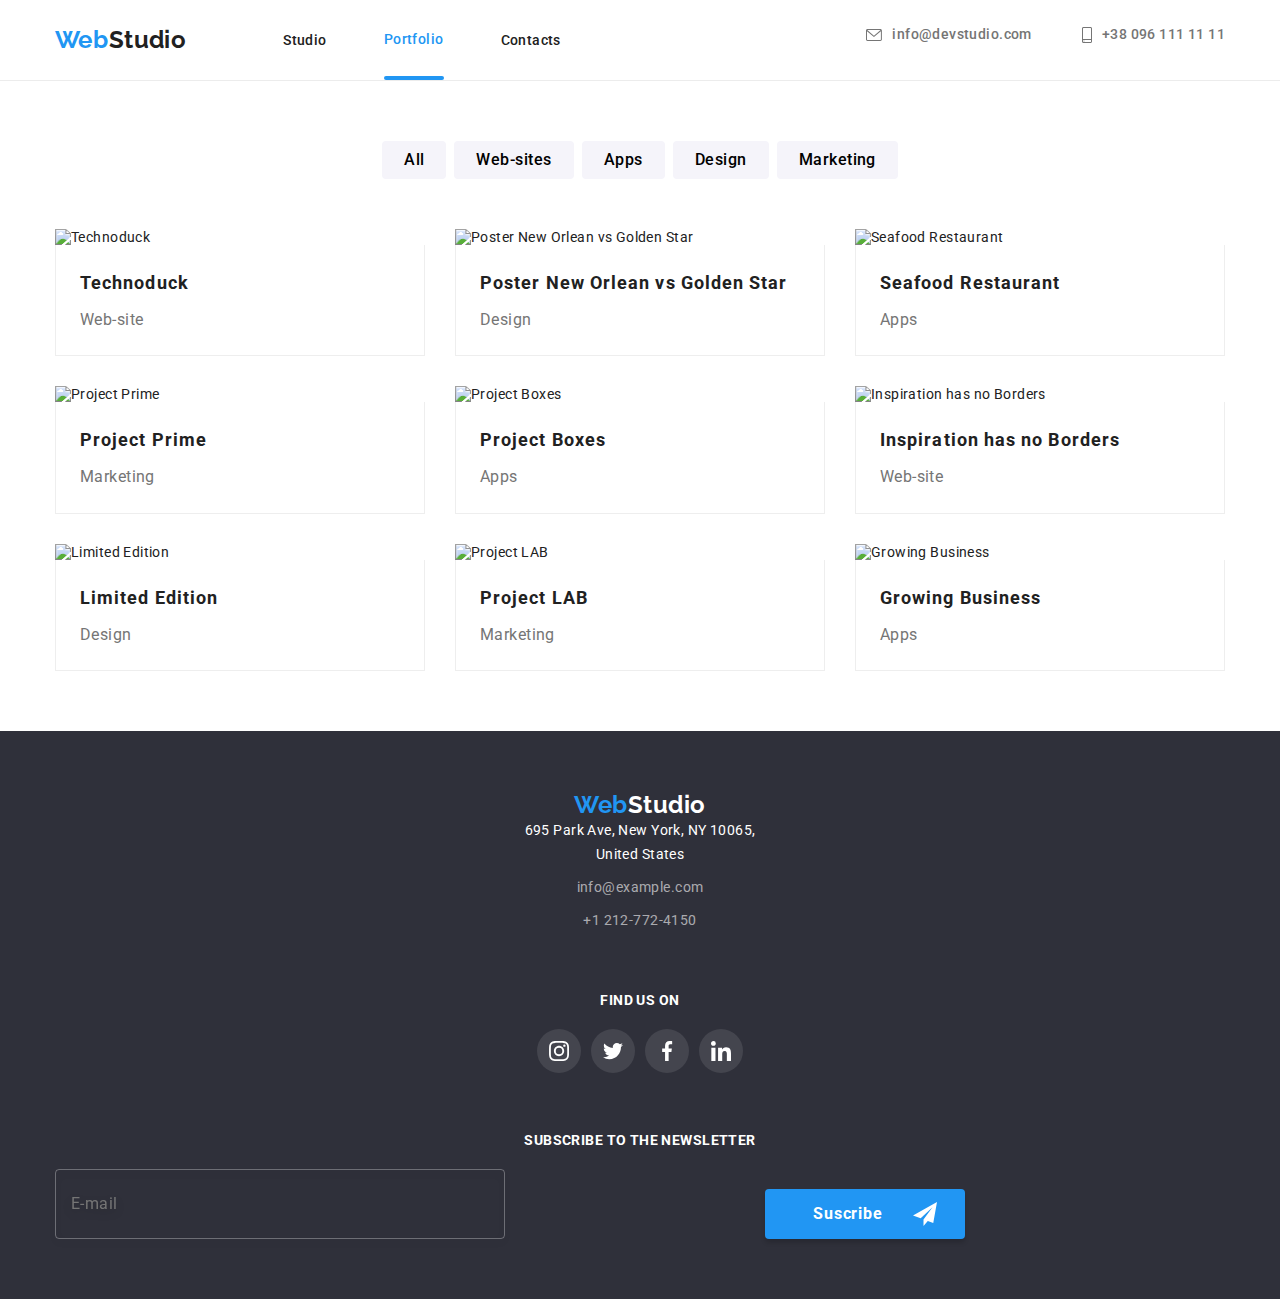
==== portfolio.html @ adce1eeb "adaptive" ====
<!DOCTYPE html>
<html lang="en">
  <head>
    <meta charset="UTF-8" />
    <meta http-equiv="X-UA-Compatible" content="IE=edge" />
    <meta name="viewport" content="width=device-width, initial-scale=1.0" />
    <title>Document</title>
    <!-- fonts -->
    <link
      href="https://fonts.googleapis.com/css2?family=Raleway:wght@700&family=Roboto:wght@400;500;700;900&display=swap"
      rel="stylesheet"
    />

    <!-- general styles -->
    <link rel="stylesheet" href="./css/main.min.css" />
  </head>

  <body>
    <!--header-->
    <header class="header-page">
      <div class="container header-page__container">
        <nav class="header-page__nav">
          <a class="logo" href="./index.html">
            <span class="header-page__logo">Web</span>
            Studio
          </a>
          <ul class="site-nav">
            <li class="site-nav__item"><a class="site-nav__link" href="./index.html">Studio</a></li>
            <li class="site-nav__item site-nav__item--current">
              <a class="site-nav__link site-nav__link--current" href="./portfolio.html">Portfolio</a>
            </li>
            <li class="site-nav__item"><a class="site-nav__link" href="">Contacts</a></li>
          </ul>
        </nav>
        <ul class="contact-list">
          <li class="contact-list__item">
            <a class="contact-list__link" href="mailto:info@devstudio.com">
              <svg class="icon-envelope" width="16" height="12">
                <use href="./images/icons.svg#icon-envelope"></use>
              </svg>
              info@devstudio.com
            </a>
          </li>
          <li class="contact-list__item">
            <a class="contact-list__link" href="tel:+380961111111">
              <svg class="icon-smartphone" width="10" height="16">
                <use href="./images/icons.svg#icon-smartphone"></use>
              </svg>
              +38 096 111 11 11
            </a>
          </li>
        </ul>
      </div>
    </header>
    <!--main-->
    <main>
      <section class="section">
        <h1 class="visually-hidden">Example of work</h1>
        <div class="container">
          <ul class="list-buttons">
            <li class="list-buttons__item">
              <button class="list-buttons__link" type="button">All</button>
            </li>
            <li class="list-buttons__item">
              <button class="list-buttons__link" type="button">Web-sites</button>
            </li>
            <li class="list-buttons__item">
              <button class="list-buttons__link" type="button">Apps</button>
            </li>
            <li class="list-buttons__item">
              <button class="list-buttons__link" type="button">Design</button>
            </li>
            <li class="list-buttons__item">
              <button class="list-buttons__link" type="button">Marketing</button>
            </li>
          </ul>
          <ul class="list-examples">
            <li class="list-examples__item">
              <a class="list-examples__link" href="">
                <div class="list-examples__thumb">
                  <img src="./image/screen.jpg" alt="Technoduck" width="370" />
                  <div class="overlay">
                    <div class="content">
                      <p>
                        Technoduck is a state-of-the-art coronavirus distribution platform. Companies use this platform
                        for digital espionage and attacks on competitors' secure servers.
                      </p>
                    </div>
                  </div>
                </div>
                <div class="text">
                  <h2 class="text__subtitle">Technoduck</h2>
                  <p class="text__paragraph">Web-site</p>
                </div>
              </a>
            </li>
            <li class="list-examples__item">
              <a class="list-examples__link" href="">
                <div class="list-examples__thumb">
                  <img src="./image/basketball.jpg" alt="Poster New Orlean vs Golden Star" width="370" />
                  <div class="overlay">
                    <div class="content">
                      <p>
                        Technoduck is a state-of-the-art coronavirus distribution platform. Companies use this platform
                        for digital espionage and attacks on competitors' secure servers.
                      </p>
                    </div>
                  </div>
                </div>
                <div class="text">
                  <h2 class="text__subtitle">Poster New Orlean vs Golden Star</h2>
                  <p class="text__paragraph">Design</p>
                </div>
              </a>
            </li>
            <li class="list-examples__item">
              <a class="list-examples__link" href="">
                <div class="list-examples__thumb">
                  <img src="./image/seafood.jpg" alt="Seafood Restaurant" width="370" />
                  <div class="overlay">
                    <div class="content">
                      <p>
                        Technoduck is a state-of-the-art coronavirus distribution platform. Companies use this platform
                        for digital espionage and attacks on competitors' secure servers.
                      </p>
                    </div>
                  </div>
                </div>
                <div class="text">
                  <h2 class="text__subtitle">Seafood Restaurant</h2>
                  <p class="text__paragraph">Apps</p>
                </div>
              </a>
            </li>
            <li class="list-examples__item">
              <a class="list-examples__link" href="">
                <div class="list-examples__thumb">
                  <img src="./image/headphone.jpg" alt="Project Prime" width="370" />
                  <div class="overlay">
                    <div class="content">
                      <p>
                        Technoduck is a state-of-the-art coronavirus distribution platform. Companies use this platform
                        for digital espionage and attacks on competitors' secure servers.
                      </p>
                    </div>
                  </div>
                </div>
                <div class="text">
                  <h2 class="text__subtitle">Project Prime</h2>
                  <p class="text__paragraph">Marketing</p>
                </div>
              </a>
            </li>
            <li class="list-examples__item">
              <a class="list-examples__link" href="">
                <div class="list-examples__thumb">
                  <img src="./image/boxes.jpg" alt="Project Boxes" width="370" />
                  <div class="overlay">
                    <div class="content">
                      <p>
                        Technoduck is a state-of-the-art coronavirus distribution platform. Companies use this platform
                        for digital espionage and attacks on competitors' secure servers.
                      </p>
                    </div>
                  </div>
                </div>
                <div class="text">
                  <h2 class="text__subtitle">Project Boxes</h2>
                  <p class="text__paragraph">Apps</p>
                </div>
              </a>
            </li>
            <li class="list-examples__item">
              <a class="list-examples__link" href="">
                <div class="list-examples__thumb">
                  <img src="./image/monitor.jpg" alt="Inspiration has no Borders" width="370" />
                  <div class="overlay">
                    <div class="content">
                      <p>
                        Technoduck is a state-of-the-art coronavirus distribution platform. Companies use this platform
                        for digital espionage and attacks on competitors' secure servers.
                      </p>
                    </div>
                  </div>
                </div>
                <div class="text">
                  <h2 class="text__subtitle">Inspiration has no Borders</h2>
                  <p class="text__paragraph">Web-site</p>
                </div>
              </a>
            </li>
            <li class="list-examples__item">
              <a class="list-examples__link" href="">
                <div class="list-examples__thumb">
                  <img src="./image/book.jpg" alt="Limited Edition" width="370" />
                  <div class="overlay">
                    <div class="content">
                      <p>
                        Technoduck is a state-of-the-art coronavirus distribution platform. Companies use this platform
                        for digital espionage and attacks on competitors' secure servers.
                      </p>
                    </div>
                  </div>
                </div>
                <div class="text">
                  <h2 class="text__subtitle">Limited Edition</h2>
                  <p class="text__paragraph">Design</p>
                </div>
              </a>
            </li>
            <li class="list-examples__item">
              <a class="list-examples__link" href="">
                <div class="list-examples__thumb">
                  <img src="./image/label.jpg" alt="Project LAB" width="370" />
                  <div class="overlay">
                    <div class="content">
                      <p>
                        Technoduck is a state-of-the-art coronavirus distribution platform. Companies use this platform
                        for digital espionage and attacks on competitors' secure servers.
                      </p>
                    </div>
                  </div>
                </div>
                <div class="text">
                  <h2 class="text__subtitle">Project LAB</h2>
                  <p class="text__paragraph">Marketing</p>
                </div>
              </a>
            </li>
            <li class="list-examples__item">
              <a class="list-examples__link" href="">
                <div class="list-examples__thumb">
                  <img src="./image/laptop.jpg" alt="Growing Business" width="370" />
                  <div class="overlay">
                    <div class="content">
                      <p>
                        Technoduck is a state-of-the-art coronavirus distribution platform. Companies use this platform
                        for digital espionage and attacks on competitors' secure servers.
                      </p>
                    </div>
                  </div>
                </div>
                <div class="text">
                  <h2 class="text__subtitle">Growing Business</h2>
                  <p class="text__paragraph">Apps</p>
                </div>
              </a>
            </li>
          </ul>
        </div>
      </section>
    </main>
    <!--footer-->
    <footer class="footer-page">
      <div class="container footer-page__container">
        <div class="container-contact">
          <a class="logo footer-page__logo" href="./index.html">
            <span class="footer-page__logo--blue">Web</span>
            Studio
          </a>
          <address class="address">
            <ul class="footer-contact">
              <li class="footer-contact__item">
                <a
                  class="footer-contact__address"
                  href="https://goo.gl/maps/LB5qMua8eFtqYcHc9"
                  target="_blank"
                  rel="noreferrer noopener nofollow"
                >
                  695 Park Ave, New York, NY 10065,
                  <br />
                  United States
                </a>
              </li>
              <li class="footer-contact__item">
                <a class="footer-contact__link" href="mailto:info@devstudio.com">info@example.com</a>
              </li>
              <li class="footer-contact__item">
                <a class="footer-contact__link" href="tel:+12127724150">+1 212-772-4150</a>
              </li>
            </ul>
          </address>
        </div>
        <div class="container-join">
          <p class="container-join__subtitle">Find us on</p>
          <ul class="list-social">
            <li class="list-social__item">
              <a href="" class="list-social__link list-social__link--theme-dark" aria-label="instagram">
                <svg class="list-social__icon">
                  <use href="./images/icons.svg#icon-instagram"></use>
                </svg>
              </a>
            </li>
            <li class="item">
              <a href="" class="list-social__link list-social__link--theme-dark" aria-label="twitter">
                <svg class="list-social__icon">
                  <use href="./images/icons.svg#icon-twitter"></use>
                </svg>
              </a>
            </li>
            <li class="item">
              <a href="" class="list-social__link list-social__link--theme-dark" aria-label="facebook">
                <svg class="list-social__icon">
                  <use href="./images/icons.svg#icon-facebook"></use>
                </svg>
              </a>
            </li>
            <li class="item">
              <a href="" class="list-social__link list-social__link--theme-dark" aria-label="linkedin">
                <svg class="list-social__icon">
                  <use href="./images/icons.svg#icon-linkedin"></use>
                </svg>
              </a>
            </li>
          </ul>
        </div>
        <div class="subscribe">
          <p class="container-join__subtitle">Subscribe to the newsletter</p>
          <form class="group-form">
            <label for="user_email"></label>
            <input type="email" name="email" id="user_email" placeholder="E-mail" class="group-form__input" />
            <button type="submit" class="button group-form__button">
              Suscribe
              <svg class="group-form__icon" width="24" height="24">
                <use href="./images/icons.svg#icon-send"></use>
              </svg>
            </button>
          </form>
        </div>
      </div>
    </footer>
  </body>
</html>
---- css/main.min.css ----
.visually-hidden{position:absolute;width:1px;height:1px;margin:-1px;border:0;padding:0;white-space:nowrap;-webkit-clip-path:inset(100%);clip-path:inset(100%);clip:rect(0 0 0 0);overflow:hidden}/*! modern-normalize v1.1.0 | MIT License | https://github.com/sindresorhus/modern-normalize */*,::before,::after{-webkit-box-sizing:border-box;box-sizing:border-box}html{line-height:1.15;-webkit-text-size-adjust:100%;-moz-tab-size:4;-o-tab-size:4;tab-size:4}body{margin:0;font-family:system-ui,-apple-system,"Segoe UI",Roboto,Helvetica,Arial,sans-serif,"Apple Color Emoji","Segoe UI Emoji"}hr{height:0;color:inherit}abbr[title]{-webkit-text-decoration:underline dotted;text-decoration:underline dotted}b,strong{font-weight:bolder}code,kbd,samp,pre{font-family:ui-monospace,SFMono-Regular,Consolas,"Liberation Mono",Menlo,monospace;font-size:1em}small{font-size:80%}sub,sup{font-size:75%;line-height:0;position:relative;vertical-align:baseline}sub{bottom:-0.25em}sup{top:-0.5em}table{text-indent:0;border-color:inherit}button,input,optgroup,select,textarea{font-family:inherit;font-size:100%;line-height:1.15;margin:0}button,select{text-transform:none}button,[type=button],[type=reset],[type=submit]{-webkit-appearance:button}::-moz-focus-inner{border-style:none;padding:0}:-moz-focusring{outline:1px dotted ButtonText}:-moz-ui-invalid{box-shadow:none}legend{padding:0}progress{vertical-align:baseline}::-webkit-inner-spin-button,::-webkit-outer-spin-button{height:auto}[type=search]{-webkit-appearance:textfield;outline-offset:-2px}::-webkit-search-decoration{-webkit-appearance:none}::-webkit-file-upload-button{-webkit-appearance:button;font:inherit}summary{display:list-item}body{background-color:#fff;font-family:"Roboto",sans-serif;color:#212121;font-size:14px;letter-spacing:.03em}h1,h2,h3,h4,h5,h6,p{margin:0}ul{list-style:none;padding:0;margin:0}a{text-decoration:none}img{display:block;max-width:100%;height:auto}button{display:block;cursor:pointer;border:none;border-radius:4px}@-webkit-keyframes move{0%{-webkit-transform:rotate(-540deg) scale(0);transform:rotate(-540deg) scale(0);opacity:0}100%{-webkit-transform:rotate(0) scale(1) translate(-50%, -50%);transform:rotate(0) scale(1) translate(-50%, -50%);opacity:1}}@keyframes move{0%{-webkit-transform:rotate(-540deg) scale(0);transform:rotate(-540deg) scale(0);opacity:0}100%{-webkit-transform:rotate(0) scale(1) translate(-50%, -50%);transform:rotate(0) scale(1) translate(-50%, -50%);opacity:1}}.section{padding-top:60px;padding-bottom:60px}.container{margin-left:auto;margin-right:auto;padding-left:15px;padding-right:15px}@media screen and (min-width: 320px){.container{width:320px}}@media screen and (min-width: 480px){.container{width:480px}}@media screen and (min-width: 768px){.container{width:768px}}@media screen and (min-width: 1200px){.container{width:1200px}}.header-page{border-bottom:1px solid #ececec}.header-page__container{padding-top:16px;padding-bottom:16px;display:-webkit-box;display:-ms-flexbox;display:flex;-webkit-box-align:center;-ms-flex-align:center;align-items:center}@media screen and (min-width: 768px){.header-page__container{padding-top:0px;padding-bottom:0px}}.header-page__logo{color:#2196f3;margin-right:-6px}.logo{color:#212121;font-size:24px;line-height:1.19;font-family:"Raleway",sans-serif;font-weight:700}.header-page__nav{display:-webkit-box;display:-ms-flexbox;display:flex;-webkit-box-align:center;-ms-flex-align:center;align-items:center}.site-nav{display:-webkit-box;display:-ms-flexbox;display:flex;margin-left:88px}@media screen and (max-width: 767px){.site-nav{display:none}}@media screen and (min-width: 1200px){.site-nav{margin-left:97px}}.site-nav__item:not(:last-child){margin-right:51px}@media screen and (min-width: 1200px){.site-nav__item:not(:last-child){margin-right:57px}}.site-nav__item--current{position:relative}.site-nav__link{display:block;padding-top:32px;padding-bottom:32px;color:#212121;text-decoration:none;font-weight:500;-webkit-transition:color 250ms cubic-bezier(0.4, 0, 0.2, 1);transition:color 250ms cubic-bezier(0.4, 0, 0.2, 1)}.site-nav__link:hover,.site-nav__link:focus{color:#2196f3}.site-nav__link--current{color:#2196f3;font-weight:500;line-height:1.14}.site-nav__link--current::after{content:"";position:absolute;display:block;bottom:0;left:0;width:100%;height:4px;background-color:#2196f3;border-radius:2px}.contact-list{margin-left:auto}@media screen and (max-width: 767px){.contact-list{display:none}}@media screen and (min-width: 1200px){.contact-list{display:-webkit-box;display:-ms-flexbox;display:flex}}.contact-list__item:not(:last-child){margin-right:50px;margin-bottom:10px}.contact-list__link{display:-webkit-box;display:-ms-flexbox;display:flex;-webkit-box-align:center;-ms-flex-align:center;align-items:center;color:#757575;font-weight:500;line-height:1.14;font-size:12px;font-style:normal;-webkit-transition:color 250ms cubic-bezier(0.4, 0, 0.2, 1);transition:color 250ms cubic-bezier(0.4, 0, 0.2, 1)}.contact-list__link:hover,.contact-list__link:focus{color:#2196f3}@media screen and (min-width: 1200px){.contact-list__link{font-size:14px}}.contact{line-height:1.71}.icon-smartphone,.icon-envelope{margin-right:10px;fill:currentColor}.hero{padding-top:118px;padding-bottom:118px;padding-left:0;padding-right:0;margin-left:auto;margin-right:auto;background-image:-webkit-gradient(linear, left top, right top, from(rgba(47, 48, 58, 0.4)), to(rgba(47, 48, 58, 0.4))),url(../images/people.jpg);background-image:linear-gradient(to right, rgba(47, 48, 58, 0.4), rgba(47, 48, 58, 0.4)),url(../images/people.jpg);background-repeat:no-repeat;background-position:center;background-size:cover;background-color:#2f303a;max-width:1600px;height:400px}@media screen and (min-width: 1200px){.hero{height:600px;padding-top:200px;padding-bottom:200px}}.hero__title{margin-left:auto;margin-right:auto;color:#fff;width:300px;font-size:18px;line-height:1.36;font-weight:900;letter-spacing:.06em;text-transform:uppercase;text-align:center}@media screen and (min-width: 480px){.hero__title{font-size:26px;width:360px}}@media screen and (min-width: 1200px){.hero__title{width:696px;font-size:44px}}.hero__button{margin-top:30px;margin-left:auto;margin-right:auto;padding:10px 32px}.button{background-color:#2196f3;font-size:16px;cursor:pointer;line-height:1.88;font-weight:700;letter-spacing:.06em;color:#fff;-webkit-box-shadow:0px 4px 4px rgba(0,0,0,.15);box-shadow:0px 4px 4px rgba(0,0,0,.15);border-radius:4px;-webkit-transition:background-color 250ms cubic-bezier(0.4, 0, 0.2, 1);transition:background-color 250ms cubic-bezier(0.4, 0, 0.2, 1)}.button:hover,.button:focus{background-color:#188ce8}.benefits{padding-top:60px;padding-bottom:60px}@media screen and (min-width: 1200px){.benefits{padding-top:94px;padding-bottom:60px}}.list-benefits{display:-webkit-box;display:-ms-flexbox;display:flex;gap:30px;-ms-flex-wrap:wrap;flex-wrap:wrap}.container-icon{display:-webkit-box;display:-ms-flexbox;display:flex;-webkit-box-pack:center;-ms-flex-pack:center;justify-content:center;-webkit-box-align:center;-ms-flex-align:center;align-items:center;background-color:#f5f4fa;border-radius:4px;height:120px}@media screen and (min-width: 768px){.container-icon{width:354px}}@media screen and (min-width: 1200px){.container-icon{width:270px}}.list-benefits__icon{width:70px;height:70px}.list-benefits__subtitle{margin-top:30px;text-transform:uppercase;line-height:1.14;font-weight:700;font-size:14px;text-align:center}@media screen and (min-width: 768px){.list-benefits__subtitle{text-align:left}}@media screen and (min-width: 1200px){.list-benefits__subtitle{text-align:left}}.list-benefits__paragraph{margin-top:10px;color:#757575;line-height:1.71}@media screen and (min-width: 768px){.list-benefits__paragraph{width:354px}}@media screen and (min-width: 1200px){.list-benefits__paragraph{width:270px}}.function{padding-top:0px;padding-bottom:60px;display:none}@media screen and (min-width: 1200px){.function{display:block}}.our-work{display:-webkit-box;display:-ms-flexbox;display:flex;-ms-flex-wrap:wrap;flex-wrap:wrap;gap:30px;margin-top:50px}.our-work__item{position:relative}.section__subtitle{font-size:36px;text-align:center;font-weight:700;color:#212121;line-height:1.17}.our-work__text{position:absolute;display:-webkit-box;display:-ms-flexbox;display:flex;-webkit-box-align:center;-ms-flex-align:center;align-items:center;-webkit-box-pack:center;-ms-flex-pack:center;justify-content:center;width:100%;height:70px;background-color:rgba(47,48,58,.8);bottom:0;font-weight:700;line-height:1.14;text-transform:uppercase;color:#fff}.section-team{padding-top:60px;padding-bottom:60px;background-color:#f5f4fa}.list-team{display:-webkit-box;display:-ms-flexbox;display:flex;-ms-flex-wrap:wrap;flex-wrap:wrap;-webkit-box-pack:center;-ms-flex-pack:center;justify-content:center;gap:30px;margin-top:30px}@media screen and (min-width: 1200px){.list-team{margin-top:50px}}.list-team__item{text-align:center;background-color:#fff;-webkit-box-shadow:0px 1px 3px rgba(0,0,0,.12),0px 1px 1px rgba(0,0,0,.14),0px 2px 1px rgba(0,0,0,.2);box-shadow:0px 1px 3px rgba(0,0,0,.12),0px 1px 1px rgba(0,0,0,.14),0px 2px 1px rgba(0,0,0,.2);border-radius:0px 0px 4px 4px;-ms-flex-preferred-size:calc((100% - 0px)/1);flex-basis:calc((100% - 0px)/1)}.container__body{padding-top:30px;padding-bottom:30px}.list-team__subtitle{font-size:16px;font-weight:500;line-height:1.19}.list-team__paragraph{margin-top:10px;color:#757575;font-size:16px;line-height:1.18}.list-social{display:-webkit-box;display:-ms-flexbox;display:flex;-webkit-box-pack:center;-ms-flex-pack:center;justify-content:center;gap:10px;margin-top:16px}.list-social__link{display:-webkit-box;display:-ms-flexbox;display:flex;-webkit-box-align:center;-ms-flex-align:center;align-items:center;-webkit-box-pack:center;-ms-flex-pack:center;justify-content:center;width:44px;height:44px;border-radius:50%;background-color:#fff;color:#afb1b8;-webkit-transition:background-color 250ms cubic-bezier(0.4, 0, 0.2, 1),color 250ms cubic-bezier(0.4, 0, 0.2, 1);transition:background-color 250ms cubic-bezier(0.4, 0, 0.2, 1),color 250ms cubic-bezier(0.4, 0, 0.2, 1)}.list-social__link:hover,.list-social__link:focus{background-color:#2196f3;color:#fff}.list-social__icon{width:20px;height:20px;fill:currentColor}.clients{padding-top:60px;padding-bottom:60px}.list-clients{display:-webkit-box;display:-ms-flexbox;display:flex;-ms-flex-wrap:wrap;flex-wrap:wrap;-webkit-box-pack:center;-ms-flex-pack:center;justify-content:center;gap:30px}.list-clients__item{margin-top:50px;-ms-flex-preferred-size:calc((100% - 30px)/2);flex-basis:calc((100% - 30px)/2)}.list-clients__link{display:-webkit-box;display:-ms-flexbox;display:flex;-webkit-box-align:center;-ms-flex-align:center;align-items:center;-webkit-box-pack:center;-ms-flex-pack:center;justify-content:center;border:1px solid currentColor;border-radius:4px;height:92px;color:#afb1b8;-webkit-transition:color 250ms cubic-bezier(0.4, 0, 0.2, 1);transition:color 250ms cubic-bezier(0.4, 0, 0.2, 1)}.list-clients__link:hover,.list-clients__link:focus{color:#2196f3}.list-clients__icon{width:106px;height:60px;fill:currentColor}.footer-page{padding-top:60px;padding-bottom:60px;background-color:#2f303a}.footer-page__container{text-align:center}.container__logo{margin-bottom:28px}.footer-contact__item:not(:first-child){margin-top:9px}.footer-page__logo{color:#fff}.footer-page__logo--blue{color:#2196f3;margin-right:-6px}.footer-contact__address{color:#fff;line-height:1.71;font-style:normal;-webkit-transition:color 250ms cubic-bezier(0.4, 0, 0.2, 1);transition:color 250ms cubic-bezier(0.4, 0, 0.2, 1)}.footer-contact__link{color:rgba(255,255,255,.6);line-height:1.71;font-style:normal;-webkit-transition:color 250ms cubic-bezier(0.4, 0, 0.2, 1);transition:color 250ms cubic-bezier(0.4, 0, 0.2, 1)}.footer-contact__link:hover,.footer-contact__link:focus{color:#2196f3}.container-join{margin-top:60px}.container-join__subtitle{font-weight:700;line-height:1.14;text-transform:uppercase;color:#fff}.subscribe{margin-top:60px}.group-form{display:-webkit-box;display:-ms-flexbox;display:flex;-ms-flex-wrap:wrap;flex-wrap:wrap;margin-top:20px}.group-form__input{padding:15px;width:450px;border:1px solid rgba(255,255,255,.3);-webkit-filter:drop-shadow(0px 4px 4px rgba(0, 0, 0, 0.15));filter:drop-shadow(0px 4px 4px rgba(0, 0, 0, 0.15));border-radius:4px;background-color:rgba(0,0,0,0);color:rgba(255,255,255,.6);font-size:16px;line-height:1.25;letter-spacing:.03em}.group-form__button{display:-webkit-box;display:-ms-flexbox;display:flex;-webkit-box-align:center;-ms-flex-align:center;align-items:center;margin-top:20px;margin-left:auto;margin-right:auto;padding:10px 28px 10px 48px}.group-form__icon{margin-left:30px}.list-social{display:-webkit-box;display:-ms-flexbox;display:flex;margin-top:20px}.list-social__link--theme-dark{color:#fff;background-color:rgba(255,255,255,.1)}.list-social__link:hover,.list-social__link:focus{background-color:#2196f3}.backdrop{position:fixed;top:0;left:0;width:100%;height:100%;background-color:rgba(0,0,0,.2);opacity:1;visibility:visible;-webkit-transition:opacity 250ms cubic-bezier(0.4, 0, 0.2, 1),visibility 250ms cubic-bezier(0.4, 0, 0.2, 1);transition:opacity 250ms cubic-bezier(0.4, 0, 0.2, 1),visibility 250ms cubic-bezier(0.4, 0, 0.2, 1)}.is-hidden{visibility:hidden;opacity:0;pointer-events:none}.modal{position:absolute;top:50%;left:50%;padding:40px;width:528px;background-color:#fff;-webkit-box-shadow:0px 1px 3px rgba(0,0,0,.12),0px 1px 1px rgba(0,0,0,.14),0px 2px 1px rgba(0,0,0,.2);box-shadow:0px 1px 3px rgba(0,0,0,.12),0px 1px 1px rgba(0,0,0,.14),0px 2px 1px rgba(0,0,0,.2);border-radius:4px;-webkit-transform:translate(-50%, -50%);transform:translate(-50%, -50%);-webkit-animation-duration:1.5s;animation-duration:1.5s;-webkit-animation-timing-function:linear;animation-timing-function:linear}.modal-animation{-webkit-animation-name:move;animation-name:move}.modal__button-close{position:absolute;top:10px;right:10px;display:-webkit-box;display:-ms-flexbox;display:flex;-webkit-box-align:center;-ms-flex-align:center;align-items:center;-webkit-box-pack:center;-ms-flex-pack:center;justify-content:center;width:30px;height:30px;background-color:#fff;border:1px solid rgba(0,0,0,.1);border-radius:50%;color:#000}.modal__icon{fill:currentColor;-webkit-transition:fill 250ms cubic-bezier(0.4, 0, 0.2, 1);transition:fill 250ms cubic-bezier(0.4, 0, 0.2, 1)}.modal__button-close:hover .modal__icon,.modal__button-close:focus .modal__icon{fill:#2196f3}.modal__text{margin-bottom:12px;font-weight:700;font-size:20px;line-height:1.15;text-align:center;color:#212121}.form__field{position:relative;display:block;margin-bottom:10px}.form__label{display:block;margin-bottom:4px;font-size:12px;line-height:1.1666666667;letter-spacing:.01em;color:#757575}.form__icon{position:absolute;top:50%;left:12px;display:inline-block;-webkit-transition:fill 250ms cubic-bezier(0.4, 0, 0.2, 1);transition:fill 250ms cubic-bezier(0.4, 0, 0.2, 1)}.form__field:focus-within .form__icon{fill:#2196f3}.form__input{padding:12px 16px 12px 42px;width:100%;margin:0;outline:1px solid rgba(0,0,0,0);border:1px solid rgba(33,33,33,.2);border-radius:4px;font-size:12px;line-height:1.1666666667;letter-spacing:.01em;color:rgba(117,117,117,.5);-webkit-transition:border-color 250ms cubic-bezier(0.4, 0, 0.2, 1);transition:border-color 250ms cubic-bezier(0.4, 0, 0.2, 1)}.form__field:focus-within .form__input{border-color:#2196f3}.textarea{resize:none;padding-left:16px}.form-agree{display:-webkit-box;display:-ms-flexbox;display:flex;-webkit-box-align:baseline;-ms-flex-align:baseline;align-items:baseline;width:423px;margin:20px auto 20px}.form__checkbox{position:absolute;width:1px;height:1px;margin:-1px;border:0;padding:0;white-space:nowrap;-webkit-clip-path:inset(100%);clip-path:inset(100%);clip:rect(0 0 0 0);overflow:hidden}.form__icon--custom{display:block;width:16px;height:15px;border:2px solid #212121;border-radius:4px;background-position:center;background-repeat:no-repeat;background-size:0;background-image:url("data:image/svg+xml;charset=utf8,%3Csvg width='13' height='10' viewBox='0 0 13 10' fill='none' xmlns='http://www.w3.org/2000/svg'%3E%3Cpath d='M1.95703 4.75166L1.88825 4.68604L1.81923 4.75141L0.93123 5.59258L0.854858 5.66492L0.930974 5.73753L4.42671 9.07236L4.49574 9.1382L4.56476 9.07236L12.069 1.91352L12.1449 1.84116L12.069 1.76881L11.1873 0.927644L11.1183 0.861826L11.0493 0.927611L4.49577 7.17353L1.95703 4.75166Z' fill='white' stroke='white' stroke-width='0.2'/%3E%3C/svg%3E");-webkit-transition:border 250ms cubic-bezier(0.4, 0, 0.2, 1),background-color 250ms cubic-bezier(0.4, 0, 0.2, 1);transition:border 250ms cubic-bezier(0.4, 0, 0.2, 1),background-color 250ms cubic-bezier(0.4, 0, 0.2, 1)}.form__checkbox:focus-visible+.form__icon--custom{border:2px solid #2196f3}.form__checkbox:checked+.form__icon--custom,.form__checkbox:checked:focus+.form__icon--custom{background-color:#2196f3;border:2px solid #2196f3;background-size:100%}.form__text{margin-left:7px;line-height:1.7142857143;color:#757575;-webkit-user-select:none;-moz-user-select:none;-ms-user-select:none;user-select:none}.form__button{margin:0 auto;padding:10px 80px}.list-buttons{display:-webkit-box;display:-ms-flexbox;display:flex;-webkit-box-pack:center;-ms-flex-pack:center;justify-content:center;text-align:center}.list-buttons__item:not(:last-child){margin-right:8px}.list-buttons__link{padding-top:6px;padding-bottom:6px;padding-left:22px;padding-right:22px;border-radius:4px;border-color:rgba(0,0,0,0);border:none;background-color:#f5f4fa;cursor:pointer;font-size:16px;line-height:1.63;font-weight:500;text-align:center;letter-spacing:.03em;-webkit-transition:background-color 250ms cubic-bezier(0.4, 0, 0.2, 1),color 250ms cubic-bezier(0.4, 0, 0.2, 1),-webkit-box-shadow 250ms cubic-bezier(0.4, 0, 0.2, 1);transition:background-color 250ms cubic-bezier(0.4, 0, 0.2, 1),color 250ms cubic-bezier(0.4, 0, 0.2, 1),-webkit-box-shadow 250ms cubic-bezier(0.4, 0, 0.2, 1);transition:background-color 250ms cubic-bezier(0.4, 0, 0.2, 1),color 250ms cubic-bezier(0.4, 0, 0.2, 1),box-shadow 250ms cubic-bezier(0.4, 0, 0.2, 1);transition:background-color 250ms cubic-bezier(0.4, 0, 0.2, 1),color 250ms cubic-bezier(0.4, 0, 0.2, 1),box-shadow 250ms cubic-bezier(0.4, 0, 0.2, 1),-webkit-box-shadow 250ms cubic-bezier(0.4, 0, 0.2, 1)}.list-buttons__link:hover,.list-buttons__link:focus{color:#fff;background-color:#2196f3;-webkit-box-shadow:0px 3px 1px rgba(0,0,0,.1),0px 1px 2px rgba(0,0,0,.08),0px 2px 2px rgba(0,0,0,.12);box-shadow:0px 3px 1px rgba(0,0,0,.1),0px 1px 2px rgba(0,0,0,.08),0px 2px 2px rgba(0,0,0,.12)}.list-examples{display:-webkit-box;display:-ms-flexbox;display:flex;-ms-flex-wrap:wrap;flex-wrap:wrap;margin-top:50px}.list-examples__item{margin-bottom:30px;margin-right:30px;width:calc((100% - 60px)/3)}.list-examples__item:nth-child(3n){margin-right:0}.list-examples__item:nth-last-child(-n+3){margin-bottom:0}.list-examples__link{display:block;color:var(--primary-text-color);-webkit-transition:-webkit-box-shadow 250ms cubic-bezier(0.4, 0, 0.2, 1);transition:-webkit-box-shadow 250ms cubic-bezier(0.4, 0, 0.2, 1);transition:box-shadow 250ms cubic-bezier(0.4, 0, 0.2, 1);transition:box-shadow 250ms cubic-bezier(0.4, 0, 0.2, 1), -webkit-box-shadow 250ms cubic-bezier(0.4, 0, 0.2, 1)}.list-examples__link:hover,.list-examples__link:focus{-webkit-box-shadow:0px 1px 1px rgba(0,0,0,.12),0px 4px 4px rgba(0,0,0,.06),1px 4px 6px rgba(0,0,0,.16);box-shadow:0px 1px 1px rgba(0,0,0,.12),0px 4px 4px rgba(0,0,0,.06),1px 4px 6px rgba(0,0,0,.16)}.list-examples__thumb{position:relative;overflow:hidden}.overlay{position:absolute;top:0;right:0;width:100%;height:100%;background-color:rgba(33,150,243,.9);opacity:0;-webkit-transition:opacity 250ms cubic-bezier(0.4, 0, 0.2, 1),-webkit-transform 250ms cubic-bezier(0.4, 0, 0.2, 1);transition:opacity 250ms cubic-bezier(0.4, 0, 0.2, 1),-webkit-transform 250ms cubic-bezier(0.4, 0, 0.2, 1);transition:opacity 250ms cubic-bezier(0.4, 0, 0.2, 1),transform 250ms cubic-bezier(0.4, 0, 0.2, 1);transition:opacity 250ms cubic-bezier(0.4, 0, 0.2, 1),transform 250ms cubic-bezier(0.4, 0, 0.2, 1),-webkit-transform 250ms cubic-bezier(0.4, 0, 0.2, 1);-webkit-transform:translateY(100%);transform:translateY(100%)}.list-examples__link:hover .overlay,.list-examples__link:focus .overlay{opacity:1;-webkit-transform:translate(0);transform:translate(0)}.content{position:absolute;top:50%;left:50%;-webkit-transform:translate(-50%, -50%);transform:translate(-50%, -50%);width:322px;font-size:18px;line-height:1.56;color:#fff}.text{padding-right:24px;padding-left:24px;padding-top:20px;padding-bottom:20px;border:1px solid #eee;border-top:none}.text__subtitle{font-size:18px;line-height:2;letter-spacing:.06em}.text__paragraph{margin-top:4px;color:#757575;font-size:16px;line-height:1.88}/*# sourceMappingURL=main.min.css.map */
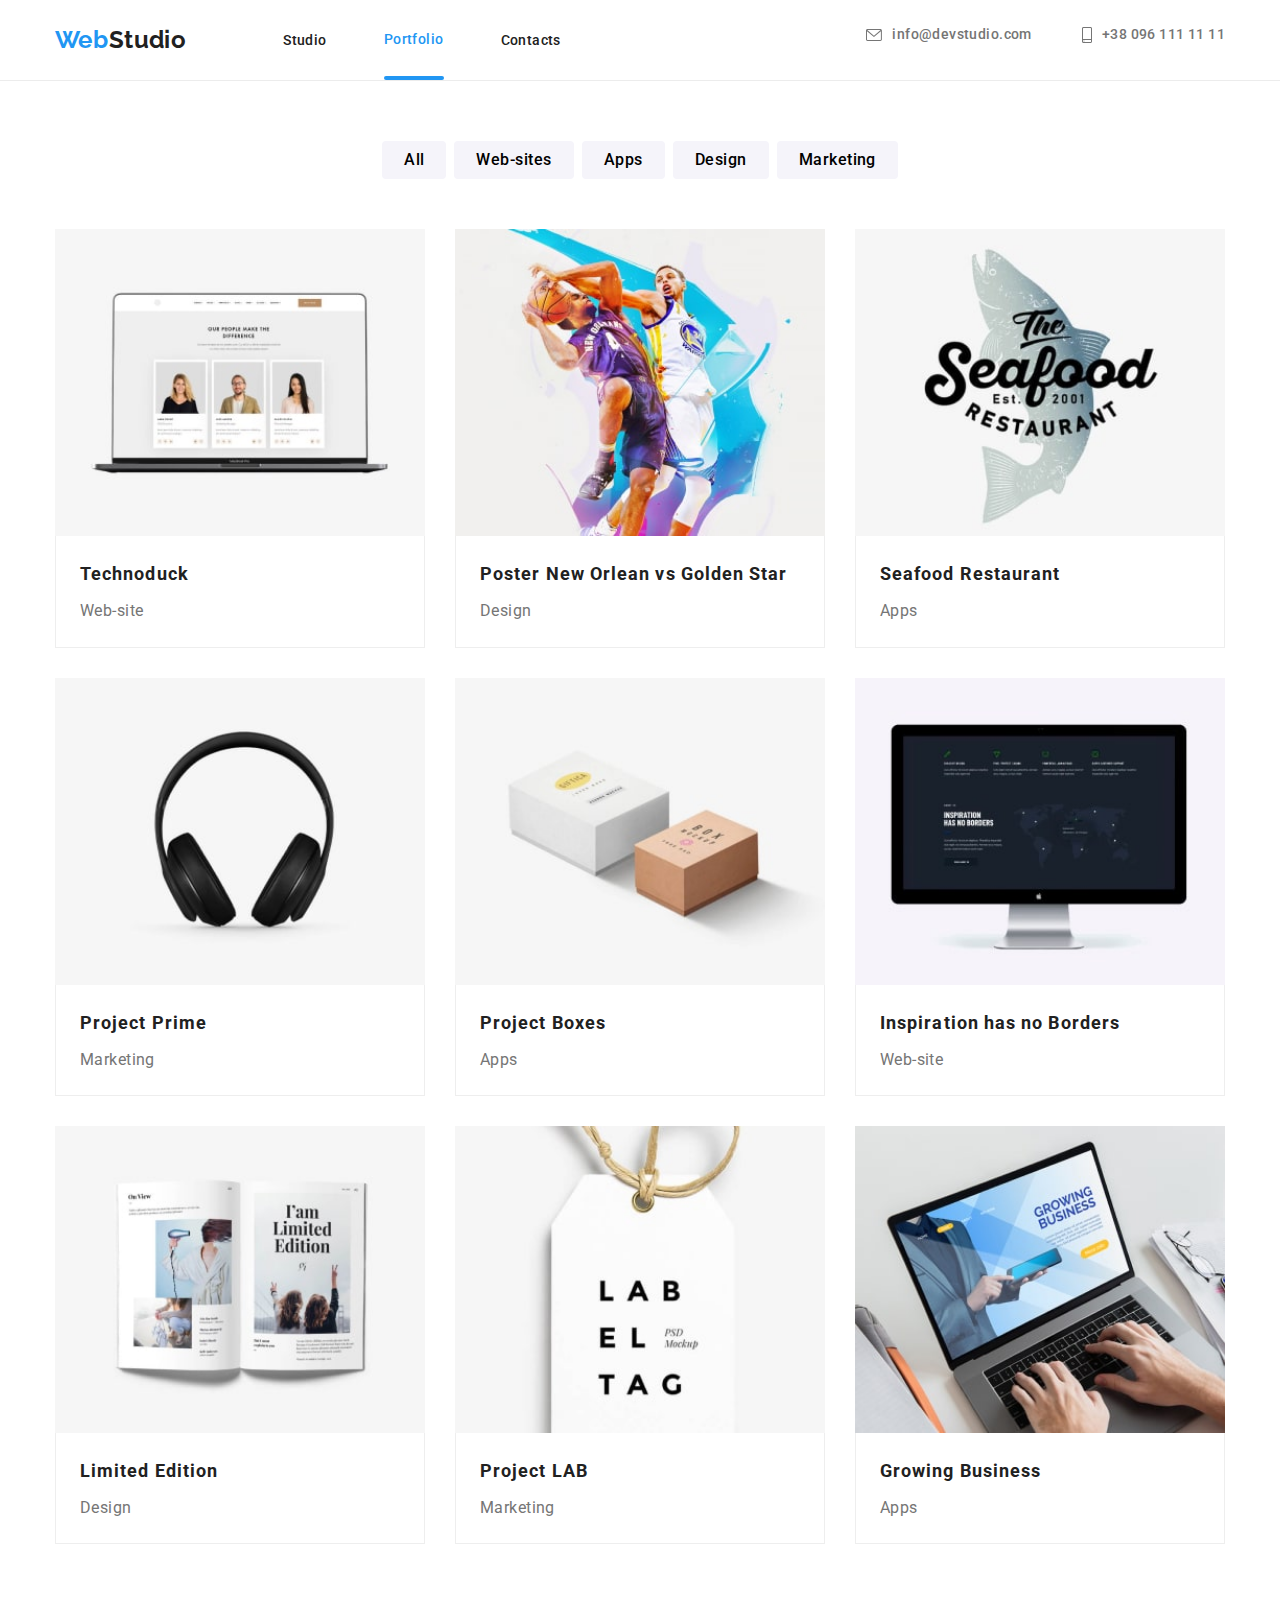
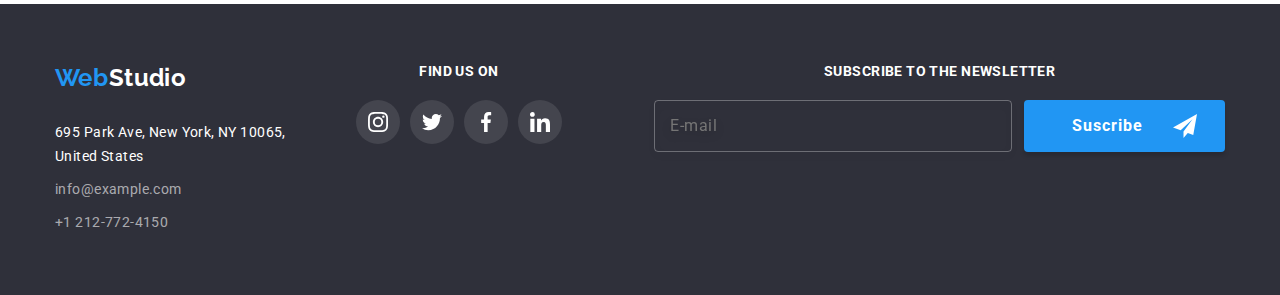
==== commit 7206becc: "add image" ====
--- a/portfolio.html
+++ b/portfolio.html
@@ -78,17 +78,34 @@
             <li class="list-examples__item">
               <a class="list-examples__link" href="">
                 <div class="list-examples__thumb">
-                  <img src="./image/screen.jpg" alt="Technoduck" width="370" />
-                  <div class="overlay">
-                    <div class="content">
-                      <p>
-                        Technoduck is a state-of-the-art coronavirus distribution platform. Companies use this platform
-                        for digital espionage and attacks on competitors' secure servers.
-                      </p>
-                    </div>
-                  </div>
-                </div>
-                <div class="text">
+                  <img
+                    class="gallery-img"
+                    srcset="
+                      ./images/portfolio/img_1_354.jpg 354w,
+                      ./images/portfolio/img_1_370.jpg 370w,
+                      ./images/portfolio/img_1_450.jpg 450w,
+                      ./images/portfolio/img_1_708.jpg 708w,
+                      ./images/portfolio/img_1_740.jpg 740w,
+                      ./images/portfolio/img_1_900.jpg 990w
+                    "
+                    sizes="(min-width: 1200px) 354px, (min-width: 768px) 370px, (min-width: 480px) 450px,
+              100vw"
+                    src="./images/portfolio/img_1_450.jpg"
+                    alt="Technoduck"
+                    loading="lazy"
+                    width="450"
+                    height="294"
+                  />
+                  <div class="overlay">
+                    <div class="content">
+                      <p>
+                        Technoduck is a state-of-the-art coronavirus distribution platform. Companies use this platform
+                        for digital espionage and attacks on competitors' secure servers.
+                      </p>
+                    </div>
+                  </div>
+                </div>
+                <div class="text text--padding">
                   <h2 class="text__subtitle">Technoduck</h2>
                   <p class="text__paragraph">Web-site</p>
                 </div>
@@ -97,7 +114,24 @@
             <li class="list-examples__item">
               <a class="list-examples__link" href="">
                 <div class="list-examples__thumb">
-                  <img src="./image/basketball.jpg" alt="Poster New Orlean vs Golden Star" width="370" />
+                  <img
+                    class="gallery-img"
+                    srcset="
+                      ./images/portfolio/img_2_354.jpg 354w,
+                      ./images/portfolio/img_2_370.jpg 370w,
+                      ./images/portfolio/img_2_450.jpg 450w,
+                      ./images/portfolio/img_2_708.jpg 708w,
+                      ./images/portfolio/img_2_740.jpg 740w,
+                      ./images/portfolio/img_2_900.jpg 990w
+                    "
+                    sizes="(min-width: 1200px) 354px, (min-width: 768px) 370px, (min-width: 480px) 450px,
+              100vw"
+                    src="./images/portfolio/img_2_450.jpg"
+                    alt="Poster New Orlean vs Golden Star"
+                    loading="lazy"
+                    width="450"
+                    height="294"
+                  />
                   <div class="overlay">
                     <div class="content">
                       <p>
@@ -116,7 +150,25 @@
             <li class="list-examples__item">
               <a class="list-examples__link" href="">
                 <div class="list-examples__thumb">
-                  <img src="./image/seafood.jpg" alt="Seafood Restaurant" width="370" />
+                  <img
+                    class="gallery-img"
+                    srcset="
+                      ./images/portfolio/img_3_354.jpg 354w,
+                      ./images/portfolio/img_3_370.jpg 370w,
+                      ./images/portfolio/img_3_450.jpg 450w,
+                      ./images/portfolio/img_3_708.jpg 708w,
+                      ./images/portfolio/img_3_740.jpg 740w,
+                      ./images/portfolio/img_3_900.jpg 990w
+                    "
+                    sizes="(min-width: 1200px) 354px, (min-width: 768px) 370px, (min-width: 480px) 450px,
+              100vw"
+                    src="./images/portfolio/img_3_450.jpg"
+                    alt="Seafood Restaurant"
+                    loading="lazy"
+                    width="450"
+                    height="294"
+                  />
+
                   <div class="overlay">
                     <div class="content">
                       <p>
@@ -135,7 +187,25 @@
             <li class="list-examples__item">
               <a class="list-examples__link" href="">
                 <div class="list-examples__thumb">
-                  <img src="./image/headphone.jpg" alt="Project Prime" width="370" />
+                  <img
+                    class="gallery-img"
+                    srcset="
+                      ./images/portfolio/img_4_354.jpg 354w,
+                      ./images/portfolio/img_4_370.jpg 370w,
+                      ./images/portfolio/img_4_450.jpg 450w,
+                      ./images/portfolio/img_4_708.jpg 708w,
+                      ./images/portfolio/img_4_740.jpg 740w,
+                      ./images/portfolio/img_4_900.jpg 990w
+                    "
+                    sizes="(min-width: 1200px) 354px, (min-width: 768px) 370px, (min-width: 480px) 450px,
+              100vw"
+                    src="./images/portfolio/img_4_450.jpg"
+                    alt="Project Prime"
+                    loading="lazy"
+                    width="450"
+                    height="294"
+                  />
+
                   <div class="overlay">
                     <div class="content">
                       <p>
@@ -154,7 +224,25 @@
             <li class="list-examples__item">
               <a class="list-examples__link" href="">
                 <div class="list-examples__thumb">
-                  <img src="./image/boxes.jpg" alt="Project Boxes" width="370" />
+                  <img
+                    class="gallery-img"
+                    srcset="
+                      ./images/portfolio/img_5_354.jpg 354w,
+                      ./images/portfolio/img_5_370.jpg 370w,
+                      ./images/portfolio/img_5_450.jpg 450w,
+                      ./images/portfolio/img_5_708.jpg 708w,
+                      ./images/portfolio/img_5_740.jpg 740w,
+                      ./images/portfolio/img_5_900.jpg 990w
+                    "
+                    sizes="(min-width: 1200px) 354px, (min-width: 768px) 370px, (min-width: 480px) 450px,
+              100vw"
+                    src="./images/portfolio/img_5_450.jpg"
+                    alt="Project Boxes"
+                    loading="lazy"
+                    width="450"
+                    height="294"
+                  />
+
                   <div class="overlay">
                     <div class="content">
                       <p>
@@ -173,7 +261,24 @@
             <li class="list-examples__item">
               <a class="list-examples__link" href="">
                 <div class="list-examples__thumb">
-                  <img src="./image/monitor.jpg" alt="Inspiration has no Borders" width="370" />
+                  <img
+                    class="gallery-img"
+                    srcset="
+                      ./images/portfolio/img_6_354.jpg 354w,
+                      ./images/portfolio/img_6_370.jpg 370w,
+                      ./images/portfolio/img_6_450.jpg 450w,
+                      ./images/portfolio/img_6_708.jpg 708w,
+                      ./images/portfolio/img_6_740.jpg 740w,
+                      ./images/portfolio/img_6_900.jpg 990w
+                    "
+                    sizes="(min-width: 1200px) 354px, (min-width: 768px) 370px, (min-width: 480px) 450px,
+              100vw"
+                    src="./images/portfolio/img_6_450.jpg"
+                    alt="Inspiration has no Borders"
+                    loading="lazy"
+                    width="450"
+                    height="294"
+                  />
                   <div class="overlay">
                     <div class="content">
                       <p>
@@ -192,7 +297,24 @@
             <li class="list-examples__item">
               <a class="list-examples__link" href="">
                 <div class="list-examples__thumb">
-                  <img src="./image/book.jpg" alt="Limited Edition" width="370" />
+                  <img
+                    class="gallery-img"
+                    srcset="
+                      ./images/portfolio/img_7_354.jpg 354w,
+                      ./images/portfolio/img_7_370.jpg 370w,
+                      ./images/portfolio/img_7_450.jpg 450w,
+                      ./images/portfolio/img_7_708.jpg 708w,
+                      ./images/portfolio/img_7_740.jpg 740w,
+                      ./images/portfolio/img_7_900.jpg 990w
+                    "
+                    sizes="(min-width: 1200px) 354px, (min-width: 768px) 370px, (min-width: 480px) 450px,
+              100vw"
+                    src="./images/portfolio/img_7_450.jpg"
+                    alt="Limited Edition"
+                    loading="lazy"
+                    width="450"
+                    height="294"
+                  />
                   <div class="overlay">
                     <div class="content">
                       <p>
@@ -211,7 +333,24 @@
             <li class="list-examples__item">
               <a class="list-examples__link" href="">
                 <div class="list-examples__thumb">
-                  <img src="./image/label.jpg" alt="Project LAB" width="370" />
+                  <img
+                    class="gallery-img"
+                    srcset="
+                      ./images/portfolio/img_8_354.jpg 354w,
+                      ./images/portfolio/img_8_370.jpg 370w,
+                      ./images/portfolio/img_8_450.jpg 450w,
+                      ./images/portfolio/img_8_708.jpg 708w,
+                      ./images/portfolio/img_8_740.jpg 740w,
+                      ./images/portfolio/img_8_900.jpg 990w
+                    "
+                    sizes="(min-width: 1200px) 354px, (min-width: 768px) 370px, (min-width: 480px) 450px,
+              100vw"
+                    src="./images/portfolio/img_8_450.jpg"
+                    alt="Project LAB"
+                    loading="lazy"
+                    width="450"
+                    height="294"
+                  />
                   <div class="overlay">
                     <div class="content">
                       <p>
@@ -230,7 +369,24 @@
             <li class="list-examples__item">
               <a class="list-examples__link" href="">
                 <div class="list-examples__thumb">
-                  <img src="./image/laptop.jpg" alt="Growing Business" width="370" />
+                  <img
+                    class="gallery-img"
+                    srcset="
+                      ./images/portfolio/img_9_354.jpg 354w,
+                      ./images/portfolio/img_9_370.jpg 370w,
+                      ./images/portfolio/img_9_450.jpg 450w,
+                      ./images/portfolio/img_9_708.jpg 708w,
+                      ./images/portfolio/img_9_740.jpg 740w,
+                      ./images/portfolio/img_9_900.jpg 990w
+                    "
+                    sizes="(min-width: 1200px) 354px, (min-width: 768px) 370px, (min-width: 480px) 450px,
+              100vw"
+                    src="./images/portfolio/img_9_450.jpg"
+                    alt="Growing Business"
+                    loading="lazy"
+                    width="450"
+                    height="294"
+                  />
                   <div class="overlay">
                     <div class="content">
                       <p>
@@ -253,66 +409,70 @@
     <!--footer-->
     <footer class="footer-page">
       <div class="container footer-page__container">
-        <div class="container-contact">
-          <a class="logo footer-page__logo" href="./index.html">
-            <span class="footer-page__logo--blue">Web</span>
-            Studio
-          </a>
-          <address class="address">
-            <ul class="footer-contact">
-              <li class="footer-contact__item">
-                <a
-                  class="footer-contact__address"
-                  href="https://goo.gl/maps/LB5qMua8eFtqYcHc9"
-                  target="_blank"
-                  rel="noreferrer noopener nofollow"
-                >
-                  695 Park Ave, New York, NY 10065,
-                  <br />
-                  United States
+        <div class="container__wrapper">
+          <div class="container-contact">
+            <div class="container__logo">
+              <a class="logo footer-page__logo" href="./index.html">
+                <span class="footer-page__logo--blue">Web</span>
+                Studio
+              </a>
+            </div>
+            <address class="address">
+              <ul class="footer-contact">
+                <li class="footer-contact__item">
+                  <a
+                    class="footer-contact__address"
+                    href="https://goo.gl/maps/LB5qMua8eFtqYcHc9"
+                    target="_blank"
+                    rel="noreferrer noopener nofollow"
+                  >
+                    695 Park Ave, New York, NY 10065,
+                    <br />
+                    United States
+                  </a>
+                </li>
+                <li class="footer-contact__item">
+                  <a class="footer-contact__link" href="mailto:info@devstudio.com">info@example.com</a>
+                </li>
+                <li class="footer-contact__item">
+                  <a class="footer-contact__link" href="tel:+12127724150">+1 212-772-4150</a>
+                </li>
+              </ul>
+            </address>
+          </div>
+          <div class="container-join">
+            <p class="container-join__subtitle">Find us on</p>
+            <ul class="list-social">
+              <li class="list-social__item">
+                <a href="" class="list-social__link list-social__link--theme-dark" aria-label="instagram">
+                  <svg class="list-social__icon">
+                    <use href="./images/icons.svg#icon-instagram"></use>
+                  </svg>
                 </a>
               </li>
-              <li class="footer-contact__item">
-                <a class="footer-contact__link" href="mailto:info@devstudio.com">info@example.com</a>
+              <li class="item">
+                <a href="" class="list-social__link list-social__link--theme-dark" aria-label="twitter">
+                  <svg class="list-social__icon">
+                    <use href="./images/icons.svg#icon-twitter"></use>
+                  </svg>
+                </a>
               </li>
-              <li class="footer-contact__item">
-                <a class="footer-contact__link" href="tel:+12127724150">+1 212-772-4150</a>
+              <li class="item">
+                <a href="" class="list-social__link list-social__link--theme-dark" aria-label="facebook">
+                  <svg class="list-social__icon">
+                    <use href="./images/icons.svg#icon-facebook"></use>
+                  </svg>
+                </a>
+              </li>
+              <li class="item">
+                <a href="" class="list-social__link list-social__link--theme-dark" aria-label="linkedin">
+                  <svg class="list-social__icon">
+                    <use href="./images/icons.svg#icon-linkedin"></use>
+                  </svg>
+                </a>
               </li>
             </ul>
-          </address>
-        </div>
-        <div class="container-join">
-          <p class="container-join__subtitle">Find us on</p>
-          <ul class="list-social">
-            <li class="list-social__item">
-              <a href="" class="list-social__link list-social__link--theme-dark" aria-label="instagram">
-                <svg class="list-social__icon">
-                  <use href="./images/icons.svg#icon-instagram"></use>
-                </svg>
-              </a>
-            </li>
-            <li class="item">
-              <a href="" class="list-social__link list-social__link--theme-dark" aria-label="twitter">
-                <svg class="list-social__icon">
-                  <use href="./images/icons.svg#icon-twitter"></use>
-                </svg>
-              </a>
-            </li>
-            <li class="item">
-              <a href="" class="list-social__link list-social__link--theme-dark" aria-label="facebook">
-                <svg class="list-social__icon">
-                  <use href="./images/icons.svg#icon-facebook"></use>
-                </svg>
-              </a>
-            </li>
-            <li class="item">
-              <a href="" class="list-social__link list-social__link--theme-dark" aria-label="linkedin">
-                <svg class="list-social__icon">
-                  <use href="./images/icons.svg#icon-linkedin"></use>
-                </svg>
-              </a>
-            </li>
-          </ul>
+          </div>
         </div>
         <div class="subscribe">
           <p class="container-join__subtitle">Subscribe to the newsletter</p>
--- a/css/main.min.css
+++ b/css/main.min.css
@@ -1 +1 @@
-.visually-hidden{position:absolute;width:1px;height:1px;margin:-1px;border:0;padding:0;white-space:nowrap;-webkit-clip-path:inset(100%);clip-path:inset(100%);clip:rect(0 0 0 0);overflow:hidden}/*! modern-normalize v1.1.0 | MIT License | https://github.com/sindresorhus/modern-normalize */*,::before,::after{-webkit-box-sizing:border-box;box-sizing:border-box}html{line-height:1.15;-webkit-text-size-adjust:100%;-moz-tab-size:4;-o-tab-size:4;tab-size:4}body{margin:0;font-family:system-ui,-apple-system,"Segoe UI",Roboto,Helvetica,Arial,sans-serif,"Apple Color Emoji","Segoe UI Emoji"}hr{height:0;color:inherit}abbr[title]{-webkit-text-decoration:underline dotted;text-decoration:underline dotted}b,strong{font-weight:bolder}code,kbd,samp,pre{font-family:ui-monospace,SFMono-Regular,Consolas,"Liberation Mono",Menlo,monospace;font-size:1em}small{font-size:80%}sub,sup{font-size:75%;line-height:0;position:relative;vertical-align:baseline}sub{bottom:-0.25em}sup{top:-0.5em}table{text-indent:0;border-color:inherit}button,input,optgroup,select,textarea{font-family:inherit;font-size:100%;line-height:1.15;margin:0}button,select{text-transform:none}button,[type=button],[type=reset],[type=submit]{-webkit-appearance:button}::-moz-focus-inner{border-style:none;padding:0}:-moz-focusring{outline:1px dotted ButtonText}:-moz-ui-invalid{box-shadow:none}legend{padding:0}progress{vertical-align:baseline}::-webkit-inner-spin-button,::-webkit-outer-spin-button{height:auto}[type=search]{-webkit-appearance:textfield;outline-offset:-2px}::-webkit-search-decoration{-webkit-appearance:none}::-webkit-file-upload-button{-webkit-appearance:button;font:inherit}summary{display:list-item}body{background-color:#fff;font-family:"Roboto",sans-serif;color:#212121;font-size:14px;letter-spacing:.03em}h1,h2,h3,h4,h5,h6,p{margin:0}ul{list-style:none;padding:0;margin:0}a{text-decoration:none}img{display:block;max-width:100%;height:auto}button{display:block;cursor:pointer;border:none;border-radius:4px}@-webkit-keyframes move{0%{-webkit-transform:rotate(-540deg) scale(0);transform:rotate(-540deg) scale(0);opacity:0}100%{-webkit-transform:rotate(0) scale(1) translate(-50%, -50%);transform:rotate(0) scale(1) translate(-50%, -50%);opacity:1}}@keyframes move{0%{-webkit-transform:rotate(-540deg) scale(0);transform:rotate(-540deg) scale(0);opacity:0}100%{-webkit-transform:rotate(0) scale(1) translate(-50%, -50%);transform:rotate(0) scale(1) translate(-50%, -50%);opacity:1}}.section{padding-top:60px;padding-bottom:60px}.container{margin-left:auto;margin-right:auto;padding-left:15px;padding-right:15px}@media screen and (min-width: 320px){.container{width:320px}}@media screen and (min-width: 480px){.container{width:480px}}@media screen and (min-width: 768px){.container{width:768px}}@media screen and (min-width: 1200px){.container{width:1200px}}.header-page{border-bottom:1px solid #ececec}.header-page__container{padding-top:16px;padding-bottom:16px;display:-webkit-box;display:-ms-flexbox;display:flex;-webkit-box-align:center;-ms-flex-align:center;align-items:center}@media screen and (min-width: 768px){.header-page__container{padding-top:0px;padding-bottom:0px}}.header-page__logo{color:#2196f3;margin-right:-6px}.logo{color:#212121;font-size:24px;line-height:1.19;font-family:"Raleway",sans-serif;font-weight:700}.header-page__nav{display:-webkit-box;display:-ms-flexbox;display:flex;-webkit-box-align:center;-ms-flex-align:center;align-items:center}.site-nav{display:-webkit-box;display:-ms-flexbox;display:flex;margin-left:88px}@media screen and (max-width: 767px){.site-nav{display:none}}@media screen and (min-width: 1200px){.site-nav{margin-left:97px}}.site-nav__item:not(:last-child){margin-right:51px}@media screen and (min-width: 1200px){.site-nav__item:not(:last-child){margin-right:57px}}.site-nav__item--current{position:relative}.site-nav__link{display:block;padding-top:32px;padding-bottom:32px;color:#212121;text-decoration:none;font-weight:500;-webkit-transition:color 250ms cubic-bezier(0.4, 0, 0.2, 1);transition:color 250ms cubic-bezier(0.4, 0, 0.2, 1)}.site-nav__link:hover,.site-nav__link:focus{color:#2196f3}.site-nav__link--current{color:#2196f3;font-weight:500;line-height:1.14}.site-nav__link--current::after{content:"";position:absolute;display:block;bottom:0;left:0;width:100%;height:4px;background-color:#2196f3;border-radius:2px}.contact-list{margin-left:auto}@media screen and (max-width: 767px){.contact-list{display:none}}@media screen and (min-width: 1200px){.contact-list{display:-webkit-box;display:-ms-flexbox;display:flex}}.contact-list__item:not(:last-child){margin-right:50px;margin-bottom:10px}.contact-list__link{display:-webkit-box;display:-ms-flexbox;display:flex;-webkit-box-align:center;-ms-flex-align:center;align-items:center;color:#757575;font-weight:500;line-height:1.14;font-size:12px;font-style:normal;-webkit-transition:color 250ms cubic-bezier(0.4, 0, 0.2, 1);transition:color 250ms cubic-bezier(0.4, 0, 0.2, 1)}.contact-list__link:hover,.contact-list__link:focus{color:#2196f3}@media screen and (min-width: 1200px){.contact-list__link{font-size:14px}}.contact{line-height:1.71}.icon-smartphone,.icon-envelope{margin-right:10px;fill:currentColor}.hero{padding-top:118px;padding-bottom:118px;padding-left:0;padding-right:0;margin-left:auto;margin-right:auto;background-image:-webkit-gradient(linear, left top, right top, from(rgba(47, 48, 58, 0.4)), to(rgba(47, 48, 58, 0.4))),url(../images/people.jpg);background-image:linear-gradient(to right, rgba(47, 48, 58, 0.4), rgba(47, 48, 58, 0.4)),url(../images/people.jpg);background-repeat:no-repeat;background-position:center;background-size:cover;background-color:#2f303a;max-width:1600px;height:400px}@media screen and (min-width: 1200px){.hero{height:600px;padding-top:200px;padding-bottom:200px}}.hero__title{margin-left:auto;margin-right:auto;color:#fff;width:300px;font-size:18px;line-height:1.36;font-weight:900;letter-spacing:.06em;text-transform:uppercase;text-align:center}@media screen and (min-width: 480px){.hero__title{font-size:26px;width:360px}}@media screen and (min-width: 1200px){.hero__title{width:696px;font-size:44px}}.hero__button{margin-top:30px;margin-left:auto;margin-right:auto;padding:10px 32px}.button{background-color:#2196f3;font-size:16px;cursor:pointer;line-height:1.88;font-weight:700;letter-spacing:.06em;color:#fff;-webkit-box-shadow:0px 4px 4px rgba(0,0,0,.15);box-shadow:0px 4px 4px rgba(0,0,0,.15);border-radius:4px;-webkit-transition:background-color 250ms cubic-bezier(0.4, 0, 0.2, 1);transition:background-color 250ms cubic-bezier(0.4, 0, 0.2, 1)}.button:hover,.button:focus{background-color:#188ce8}.benefits{padding-top:60px;padding-bottom:60px}@media screen and (min-width: 1200px){.benefits{padding-top:94px;padding-bottom:60px}}.list-benefits{display:-webkit-box;display:-ms-flexbox;display:flex;gap:30px;-ms-flex-wrap:wrap;flex-wrap:wrap}.container-icon{display:-webkit-box;display:-ms-flexbox;display:flex;-webkit-box-pack:center;-ms-flex-pack:center;justify-content:center;-webkit-box-align:center;-ms-flex-align:center;align-items:center;background-color:#f5f4fa;border-radius:4px;height:120px}@media screen and (min-width: 768px){.container-icon{width:354px}}@media screen and (min-width: 1200px){.container-icon{width:270px}}.list-benefits__icon{width:70px;height:70px}.list-benefits__subtitle{margin-top:30px;text-transform:uppercase;line-height:1.14;font-weight:700;font-size:14px;text-align:center}@media screen and (min-width: 768px){.list-benefits__subtitle{text-align:left}}@media screen and (min-width: 1200px){.list-benefits__subtitle{text-align:left}}.list-benefits__paragraph{margin-top:10px;color:#757575;line-height:1.71}@media screen and (min-width: 768px){.list-benefits__paragraph{width:354px}}@media screen and (min-width: 1200px){.list-benefits__paragraph{width:270px}}.function{padding-top:0px;padding-bottom:60px;display:none}@media screen and (min-width: 1200px){.function{display:block}}.our-work{display:-webkit-box;display:-ms-flexbox;display:flex;-ms-flex-wrap:wrap;flex-wrap:wrap;gap:30px;margin-top:50px}.our-work__item{position:relative}.section__subtitle{font-size:36px;text-align:center;font-weight:700;color:#212121;line-height:1.17}.our-work__text{position:absolute;display:-webkit-box;display:-ms-flexbox;display:flex;-webkit-box-align:center;-ms-flex-align:center;align-items:center;-webkit-box-pack:center;-ms-flex-pack:center;justify-content:center;width:100%;height:70px;background-color:rgba(47,48,58,.8);bottom:0;font-weight:700;line-height:1.14;text-transform:uppercase;color:#fff}.section-team{padding-top:60px;padding-bottom:60px;background-color:#f5f4fa}.list-team{display:-webkit-box;display:-ms-flexbox;display:flex;-ms-flex-wrap:wrap;flex-wrap:wrap;-webkit-box-pack:center;-ms-flex-pack:center;justify-content:center;gap:30px;margin-top:30px}@media screen and (min-width: 1200px){.list-team{margin-top:50px}}.list-team__item{text-align:center;background-color:#fff;-webkit-box-shadow:0px 1px 3px rgba(0,0,0,.12),0px 1px 1px rgba(0,0,0,.14),0px 2px 1px rgba(0,0,0,.2);box-shadow:0px 1px 3px rgba(0,0,0,.12),0px 1px 1px rgba(0,0,0,.14),0px 2px 1px rgba(0,0,0,.2);border-radius:0px 0px 4px 4px;-ms-flex-preferred-size:calc((100% - 0px)/1);flex-basis:calc((100% - 0px)/1)}.container__body{padding-top:30px;padding-bottom:30px}.list-team__subtitle{font-size:16px;font-weight:500;line-height:1.19}.list-team__paragraph{margin-top:10px;color:#757575;font-size:16px;line-height:1.18}.list-social{display:-webkit-box;display:-ms-flexbox;display:flex;-webkit-box-pack:center;-ms-flex-pack:center;justify-content:center;gap:10px;margin-top:16px}.list-social__link{display:-webkit-box;display:-ms-flexbox;display:flex;-webkit-box-align:center;-ms-flex-align:center;align-items:center;-webkit-box-pack:center;-ms-flex-pack:center;justify-content:center;width:44px;height:44px;border-radius:50%;background-color:#fff;color:#afb1b8;-webkit-transition:background-color 250ms cubic-bezier(0.4, 0, 0.2, 1),color 250ms cubic-bezier(0.4, 0, 0.2, 1);transition:background-color 250ms cubic-bezier(0.4, 0, 0.2, 1),color 250ms cubic-bezier(0.4, 0, 0.2, 1)}.list-social__link:hover,.list-social__link:focus{background-color:#2196f3;color:#fff}.list-social__icon{width:20px;height:20px;fill:currentColor}.clients{padding-top:60px;padding-bottom:60px}.list-clients{display:-webkit-box;display:-ms-flexbox;display:flex;-ms-flex-wrap:wrap;flex-wrap:wrap;-webkit-box-pack:center;-ms-flex-pack:center;justify-content:center;gap:30px}.list-clients__item{margin-top:50px;-ms-flex-preferred-size:calc((100% - 30px)/2);flex-basis:calc((100% - 30px)/2)}.list-clients__link{display:-webkit-box;display:-ms-flexbox;display:flex;-webkit-box-align:center;-ms-flex-align:center;align-items:center;-webkit-box-pack:center;-ms-flex-pack:center;justify-content:center;border:1px solid currentColor;border-radius:4px;height:92px;color:#afb1b8;-webkit-transition:color 250ms cubic-bezier(0.4, 0, 0.2, 1);transition:color 250ms cubic-bezier(0.4, 0, 0.2, 1)}.list-clients__link:hover,.list-clients__link:focus{color:#2196f3}.list-clients__icon{width:106px;height:60px;fill:currentColor}.footer-page{padding-top:60px;padding-bottom:60px;background-color:#2f303a}.footer-page__container{text-align:center}.container__logo{margin-bottom:28px}.footer-contact__item:not(:first-child){margin-top:9px}.footer-page__logo{color:#fff}.footer-page__logo--blue{color:#2196f3;margin-right:-6px}.footer-contact__address{color:#fff;line-height:1.71;font-style:normal;-webkit-transition:color 250ms cubic-bezier(0.4, 0, 0.2, 1);transition:color 250ms cubic-bezier(0.4, 0, 0.2, 1)}.footer-contact__link{color:rgba(255,255,255,.6);line-height:1.71;font-style:normal;-webkit-transition:color 250ms cubic-bezier(0.4, 0, 0.2, 1);transition:color 250ms cubic-bezier(0.4, 0, 0.2, 1)}.footer-contact__link:hover,.footer-contact__link:focus{color:#2196f3}.container-join{margin-top:60px}.container-join__subtitle{font-weight:700;line-height:1.14;text-transform:uppercase;color:#fff}.subscribe{margin-top:60px}.group-form{display:-webkit-box;display:-ms-flexbox;display:flex;-ms-flex-wrap:wrap;flex-wrap:wrap;margin-top:20px}.group-form__input{padding:15px;width:450px;border:1px solid rgba(255,255,255,.3);-webkit-filter:drop-shadow(0px 4px 4px rgba(0, 0, 0, 0.15));filter:drop-shadow(0px 4px 4px rgba(0, 0, 0, 0.15));border-radius:4px;background-color:rgba(0,0,0,0);color:rgba(255,255,255,.6);font-size:16px;line-height:1.25;letter-spacing:.03em}.group-form__button{display:-webkit-box;display:-ms-flexbox;display:flex;-webkit-box-align:center;-ms-flex-align:center;align-items:center;margin-top:20px;margin-left:auto;margin-right:auto;padding:10px 28px 10px 48px}.group-form__icon{margin-left:30px}.list-social{display:-webkit-box;display:-ms-flexbox;display:flex;margin-top:20px}.list-social__link--theme-dark{color:#fff;background-color:rgba(255,255,255,.1)}.list-social__link:hover,.list-social__link:focus{background-color:#2196f3}.backdrop{position:fixed;top:0;left:0;width:100%;height:100%;background-color:rgba(0,0,0,.2);opacity:1;visibility:visible;-webkit-transition:opacity 250ms cubic-bezier(0.4, 0, 0.2, 1),visibility 250ms cubic-bezier(0.4, 0, 0.2, 1);transition:opacity 250ms cubic-bezier(0.4, 0, 0.2, 1),visibility 250ms cubic-bezier(0.4, 0, 0.2, 1)}.is-hidden{visibility:hidden;opacity:0;pointer-events:none}.modal{position:absolute;top:50%;left:50%;padding:40px;width:528px;background-color:#fff;-webkit-box-shadow:0px 1px 3px rgba(0,0,0,.12),0px 1px 1px rgba(0,0,0,.14),0px 2px 1px rgba(0,0,0,.2);box-shadow:0px 1px 3px rgba(0,0,0,.12),0px 1px 1px rgba(0,0,0,.14),0px 2px 1px rgba(0,0,0,.2);border-radius:4px;-webkit-transform:translate(-50%, -50%);transform:translate(-50%, -50%);-webkit-animation-duration:1.5s;animation-duration:1.5s;-webkit-animation-timing-function:linear;animation-timing-function:linear}.modal-animation{-webkit-animation-name:move;animation-name:move}.modal__button-close{position:absolute;top:10px;right:10px;display:-webkit-box;display:-ms-flexbox;display:flex;-webkit-box-align:center;-ms-flex-align:center;align-items:center;-webkit-box-pack:center;-ms-flex-pack:center;justify-content:center;width:30px;height:30px;background-color:#fff;border:1px solid rgba(0,0,0,.1);border-radius:50%;color:#000}.modal__icon{fill:currentColor;-webkit-transition:fill 250ms cubic-bezier(0.4, 0, 0.2, 1);transition:fill 250ms cubic-bezier(0.4, 0, 0.2, 1)}.modal__button-close:hover .modal__icon,.modal__button-close:focus .modal__icon{fill:#2196f3}.modal__text{margin-bottom:12px;font-weight:700;font-size:20px;line-height:1.15;text-align:center;color:#212121}.form__field{position:relative;display:block;margin-bottom:10px}.form__label{display:block;margin-bottom:4px;font-size:12px;line-height:1.1666666667;letter-spacing:.01em;color:#757575}.form__icon{position:absolute;top:50%;left:12px;display:inline-block;-webkit-transition:fill 250ms cubic-bezier(0.4, 0, 0.2, 1);transition:fill 250ms cubic-bezier(0.4, 0, 0.2, 1)}.form__field:focus-within .form__icon{fill:#2196f3}.form__input{padding:12px 16px 12px 42px;width:100%;margin:0;outline:1px solid rgba(0,0,0,0);border:1px solid rgba(33,33,33,.2);border-radius:4px;font-size:12px;line-height:1.1666666667;letter-spacing:.01em;color:rgba(117,117,117,.5);-webkit-transition:border-color 250ms cubic-bezier(0.4, 0, 0.2, 1);transition:border-color 250ms cubic-bezier(0.4, 0, 0.2, 1)}.form__field:focus-within .form__input{border-color:#2196f3}.textarea{resize:none;padding-left:16px}.form-agree{display:-webkit-box;display:-ms-flexbox;display:flex;-webkit-box-align:baseline;-ms-flex-align:baseline;align-items:baseline;width:423px;margin:20px auto 20px}.form__checkbox{position:absolute;width:1px;height:1px;margin:-1px;border:0;padding:0;white-space:nowrap;-webkit-clip-path:inset(100%);clip-path:inset(100%);clip:rect(0 0 0 0);overflow:hidden}.form__icon--custom{display:block;width:16px;height:15px;border:2px solid #212121;border-radius:4px;background-position:center;background-repeat:no-repeat;background-size:0;background-image:url("data:image/svg+xml;charset=utf8,%3Csvg width='13' height='10' viewBox='0 0 13 10' fill='none' xmlns='http://www.w3.org/2000/svg'%3E%3Cpath d='M1.95703 4.75166L1.88825 4.68604L1.81923 4.75141L0.93123 5.59258L0.854858 5.66492L0.930974 5.73753L4.42671 9.07236L4.49574 9.1382L4.56476 9.07236L12.069 1.91352L12.1449 1.84116L12.069 1.76881L11.1873 0.927644L11.1183 0.861826L11.0493 0.927611L4.49577 7.17353L1.95703 4.75166Z' fill='white' stroke='white' stroke-width='0.2'/%3E%3C/svg%3E");-webkit-transition:border 250ms cubic-bezier(0.4, 0, 0.2, 1),background-color 250ms cubic-bezier(0.4, 0, 0.2, 1);transition:border 250ms cubic-bezier(0.4, 0, 0.2, 1),background-color 250ms cubic-bezier(0.4, 0, 0.2, 1)}.form__checkbox:focus-visible+.form__icon--custom{border:2px solid #2196f3}.form__checkbox:checked+.form__icon--custom,.form__checkbox:checked:focus+.form__icon--custom{background-color:#2196f3;border:2px solid #2196f3;background-size:100%}.form__text{margin-left:7px;line-height:1.7142857143;color:#757575;-webkit-user-select:none;-moz-user-select:none;-ms-user-select:none;user-select:none}.form__button{margin:0 auto;padding:10px 80px}.list-buttons{display:-webkit-box;display:-ms-flexbox;display:flex;-webkit-box-pack:center;-ms-flex-pack:center;justify-content:center;text-align:center}.list-buttons__item:not(:last-child){margin-right:8px}.list-buttons__link{padding-top:6px;padding-bottom:6px;padding-left:22px;padding-right:22px;border-radius:4px;border-color:rgba(0,0,0,0);border:none;background-color:#f5f4fa;cursor:pointer;font-size:16px;line-height:1.63;font-weight:500;text-align:center;letter-spacing:.03em;-webkit-transition:background-color 250ms cubic-bezier(0.4, 0, 0.2, 1),color 250ms cubic-bezier(0.4, 0, 0.2, 1),-webkit-box-shadow 250ms cubic-bezier(0.4, 0, 0.2, 1);transition:background-color 250ms cubic-bezier(0.4, 0, 0.2, 1),color 250ms cubic-bezier(0.4, 0, 0.2, 1),-webkit-box-shadow 250ms cubic-bezier(0.4, 0, 0.2, 1);transition:background-color 250ms cubic-bezier(0.4, 0, 0.2, 1),color 250ms cubic-bezier(0.4, 0, 0.2, 1),box-shadow 250ms cubic-bezier(0.4, 0, 0.2, 1);transition:background-color 250ms cubic-bezier(0.4, 0, 0.2, 1),color 250ms cubic-bezier(0.4, 0, 0.2, 1),box-shadow 250ms cubic-bezier(0.4, 0, 0.2, 1),-webkit-box-shadow 250ms cubic-bezier(0.4, 0, 0.2, 1)}.list-buttons__link:hover,.list-buttons__link:focus{color:#fff;background-color:#2196f3;-webkit-box-shadow:0px 3px 1px rgba(0,0,0,.1),0px 1px 2px rgba(0,0,0,.08),0px 2px 2px rgba(0,0,0,.12);box-shadow:0px 3px 1px rgba(0,0,0,.1),0px 1px 2px rgba(0,0,0,.08),0px 2px 2px rgba(0,0,0,.12)}.list-examples{display:-webkit-box;display:-ms-flexbox;display:flex;-ms-flex-wrap:wrap;flex-wrap:wrap;margin-top:50px}.list-examples__item{margin-bottom:30px;margin-right:30px;width:calc((100% - 60px)/3)}.list-examples__item:nth-child(3n){margin-right:0}.list-examples__item:nth-last-child(-n+3){margin-bottom:0}.list-examples__link{display:block;color:var(--primary-text-color);-webkit-transition:-webkit-box-shadow 250ms cubic-bezier(0.4, 0, 0.2, 1);transition:-webkit-box-shadow 250ms cubic-bezier(0.4, 0, 0.2, 1);transition:box-shadow 250ms cubic-bezier(0.4, 0, 0.2, 1);transition:box-shadow 250ms cubic-bezier(0.4, 0, 0.2, 1), -webkit-box-shadow 250ms cubic-bezier(0.4, 0, 0.2, 1)}.list-examples__link:hover,.list-examples__link:focus{-webkit-box-shadow:0px 1px 1px rgba(0,0,0,.12),0px 4px 4px rgba(0,0,0,.06),1px 4px 6px rgba(0,0,0,.16);box-shadow:0px 1px 1px rgba(0,0,0,.12),0px 4px 4px rgba(0,0,0,.06),1px 4px 6px rgba(0,0,0,.16)}.list-examples__thumb{position:relative;overflow:hidden}.overlay{position:absolute;top:0;right:0;width:100%;height:100%;background-color:rgba(33,150,243,.9);opacity:0;-webkit-transition:opacity 250ms cubic-bezier(0.4, 0, 0.2, 1),-webkit-transform 250ms cubic-bezier(0.4, 0, 0.2, 1);transition:opacity 250ms cubic-bezier(0.4, 0, 0.2, 1),-webkit-transform 250ms cubic-bezier(0.4, 0, 0.2, 1);transition:opacity 250ms cubic-bezier(0.4, 0, 0.2, 1),transform 250ms cubic-bezier(0.4, 0, 0.2, 1);transition:opacity 250ms cubic-bezier(0.4, 0, 0.2, 1),transform 250ms cubic-bezier(0.4, 0, 0.2, 1),-webkit-transform 250ms cubic-bezier(0.4, 0, 0.2, 1);-webkit-transform:translateY(100%);transform:translateY(100%)}.list-examples__link:hover .overlay,.list-examples__link:focus .overlay{opacity:1;-webkit-transform:translate(0);transform:translate(0)}.content{position:absolute;top:50%;left:50%;-webkit-transform:translate(-50%, -50%);transform:translate(-50%, -50%);width:322px;font-size:18px;line-height:1.56;color:#fff}.text{padding-right:24px;padding-left:24px;padding-top:20px;padding-bottom:20px;border:1px solid #eee;border-top:none}.text__subtitle{font-size:18px;line-height:2;letter-spacing:.06em}.text__paragraph{margin-top:4px;color:#757575;font-size:16px;line-height:1.88}/*# sourceMappingURL=main.min.css.map */+.visually-hidden{position:absolute;width:1px;height:1px;margin:-1px;border:0;padding:0;white-space:nowrap;-webkit-clip-path:inset(100%);clip-path:inset(100%);clip:rect(0 0 0 0);overflow:hidden}/*! modern-normalize v1.1.0 | MIT License | https://github.com/sindresorhus/modern-normalize */*,::before,::after{-webkit-box-sizing:border-box;box-sizing:border-box}html{line-height:1.15;-webkit-text-size-adjust:100%;-moz-tab-size:4;-o-tab-size:4;tab-size:4}body{margin:0;font-family:system-ui,-apple-system,"Segoe UI",Roboto,Helvetica,Arial,sans-serif,"Apple Color Emoji","Segoe UI Emoji"}hr{height:0;color:inherit}abbr[title]{-webkit-text-decoration:underline dotted;text-decoration:underline dotted}b,strong{font-weight:bolder}code,kbd,samp,pre{font-family:ui-monospace,SFMono-Regular,Consolas,"Liberation Mono",Menlo,monospace;font-size:1em}small{font-size:80%}sub,sup{font-size:75%;line-height:0;position:relative;vertical-align:baseline}sub{bottom:-0.25em}sup{top:-0.5em}table{text-indent:0;border-color:inherit}button,input,optgroup,select,textarea{font-family:inherit;font-size:100%;line-height:1.15;margin:0}button,select{text-transform:none}button,[type=button],[type=reset],[type=submit]{-webkit-appearance:button}::-moz-focus-inner{border-style:none;padding:0}:-moz-focusring{outline:1px dotted ButtonText}:-moz-ui-invalid{box-shadow:none}legend{padding:0}progress{vertical-align:baseline}::-webkit-inner-spin-button,::-webkit-outer-spin-button{height:auto}[type=search]{-webkit-appearance:textfield;outline-offset:-2px}::-webkit-search-decoration{-webkit-appearance:none}::-webkit-file-upload-button{-webkit-appearance:button;font:inherit}summary{display:list-item}body{background-color:#fff;font-family:"Roboto",sans-serif;color:#212121;font-size:14px;letter-spacing:.03em}h1,h2,h3,h4,h5,h6,p{margin:0}ul{list-style:none;padding:0;margin:0}a{text-decoration:none}img{display:block;max-width:100%;height:auto}button{display:block;cursor:pointer;border:none;border-radius:4px}@-webkit-keyframes move{0%{-webkit-transform:rotate(-540deg) scale(0);transform:rotate(-540deg) scale(0);opacity:0}100%{-webkit-transform:rotate(0) scale(1) translate(-50%, -50%);transform:rotate(0) scale(1) translate(-50%, -50%);opacity:1}}@keyframes move{0%{-webkit-transform:rotate(-540deg) scale(0);transform:rotate(-540deg) scale(0);opacity:0}100%{-webkit-transform:rotate(0) scale(1) translate(-50%, -50%);transform:rotate(0) scale(1) translate(-50%, -50%);opacity:1}}.section{padding-top:60px;padding-bottom:60px}.container{margin-left:auto;margin-right:auto;padding-left:15px;padding-right:15px}@media screen and (min-width: 320px){.container{width:320px}}@media screen and (min-width: 480px){.container{width:480px}}@media screen and (min-width: 768px){.container{width:768px}}@media screen and (min-width: 1200px){.container{width:1200px}}.header-page{border-bottom:1px solid #ececec}.header-page__container{padding-top:16px;padding-bottom:16px;display:-webkit-box;display:-ms-flexbox;display:flex;-webkit-box-align:center;-ms-flex-align:center;align-items:center}@media screen and (min-width: 768px){.header-page__container{padding-top:0px;padding-bottom:0px}}.header-page__logo{color:#2196f3;margin-right:-6px}.logo{color:#212121;font-size:24px;line-height:1.19;font-family:"Raleway",sans-serif;font-weight:700}.header-page__nav{display:-webkit-box;display:-ms-flexbox;display:flex;-webkit-box-align:center;-ms-flex-align:center;align-items:center}.site-nav{display:-webkit-box;display:-ms-flexbox;display:flex;margin-left:88px}@media screen and (max-width: 767px){.site-nav{display:none}}@media screen and (min-width: 1200px){.site-nav{margin-left:97px}}.site-nav__item:not(:last-child){margin-right:51px}@media screen and (min-width: 1200px){.site-nav__item:not(:last-child){margin-right:57px}}.site-nav__item--current{position:relative}.site-nav__link{display:block;padding-top:32px;padding-bottom:32px;color:#212121;text-decoration:none;font-weight:500;-webkit-transition:color 250ms cubic-bezier(0.4, 0, 0.2, 1);transition:color 250ms cubic-bezier(0.4, 0, 0.2, 1)}.site-nav__link:hover,.site-nav__link:focus{color:#2196f3}.site-nav__link--current{color:#2196f3;font-weight:500;line-height:1.14}.site-nav__link--current::after{content:"";position:absolute;display:block;bottom:0;left:0;width:100%;height:4px;background-color:#2196f3;border-radius:2px}.contact-list{margin-left:auto}@media screen and (max-width: 767px){.contact-list{display:none}}@media screen and (min-width: 1200px){.contact-list{display:-webkit-box;display:-ms-flexbox;display:flex}}.contact-list__item:not(:last-child){margin-right:50px;margin-bottom:10px}.contact-list__link{display:-webkit-box;display:-ms-flexbox;display:flex;-webkit-box-align:center;-ms-flex-align:center;align-items:center;color:#757575;font-weight:500;line-height:1.14;font-size:12px;font-style:normal;-webkit-transition:color 250ms cubic-bezier(0.4, 0, 0.2, 1);transition:color 250ms cubic-bezier(0.4, 0, 0.2, 1)}.contact-list__link:hover,.contact-list__link:focus{color:#2196f3}@media screen and (min-width: 1200px){.contact-list__link{font-size:14px}}.contact{line-height:1.71}.icon-smartphone,.icon-envelope{margin-right:10px;fill:currentColor}.hero{padding-top:118px;padding-bottom:118px;padding-left:0;padding-right:0;margin-left:auto;margin-right:auto;background-repeat:no-repeat;background-position:center;background-size:cover;background-color:#2f303a;max-width:1600px;height:400px}@media screen and (max-width: 767.98px){.hero{background-image:-webkit-gradient(linear, left top, right top, from(rgba(47, 48, 58, 0.4)), to(rgba(47, 48, 58, 0.4))),url(../../images/hero/img-sm@1x.jpg);background-image:linear-gradient(to right, rgba(47, 48, 58, 0.4), rgba(47, 48, 58, 0.4)),url(../../images/hero/img-sm@1x.jpg)}}@media screen and (max-width: 767.98px)and (min-device-pixel-ratio: 2),screen and (max-width: 767.98px)and (-webkit-min-device-pixel-ratio: 2),screen and (max-width: 767.98px)and (min-resolution: 192dpi),screen and (max-width: 767.98px)and (min-resolution: 2dppx){.hero{background-image:-webkit-gradient(linear, left top, right top, from(rgba(47, 48, 58, 0.4)), to(rgba(47, 48, 58, 0.4))),url(../../images/hero/img-sm@2x.jpg);background-image:linear-gradient(to right, rgba(47, 48, 58, 0.4), rgba(47, 48, 58, 0.4)),url(../../images/hero/img-sm@2x.jpg)}}@media screen and (min-width: 768px){.hero{background-image:-webkit-gradient(linear, left top, right top, from(rgba(47, 48, 58, 0.4)), to(rgba(47, 48, 58, 0.4))),url(../../images/hero/img-md@1x.jpg);background-image:linear-gradient(to right, rgba(47, 48, 58, 0.4), rgba(47, 48, 58, 0.4)),url(../../images/hero/img-md@1x.jpg)}}@media screen and (min-width: 768px)and (min-device-pixel-ratio: 2),screen and (min-width: 768px)and (-webkit-min-device-pixel-ratio: 2),screen and (min-width: 768px)and (min-resolution: 192dpi),screen and (min-width: 768px)and (min-resolution: 2dppx){.hero{background-image:-webkit-gradient(linear, left top, right top, from(rgba(47, 48, 58, 0.4)), to(rgba(47, 48, 58, 0.4))),url(../../images/hero/img-md@2x.jpg);background-image:linear-gradient(to right, rgba(47, 48, 58, 0.4), rgba(47, 48, 58, 0.4)),url(../../images/hero/img-md@2x.jpg)}}@media screen and (min-width: 1200px){.hero{height:600px;padding-top:200px;padding-bottom:200px;background-image:-webkit-gradient(linear, left top, right top, from(rgba(47, 48, 58, 0.4)), to(rgba(47, 48, 58, 0.4))),url(../../images/hero/img-lg@1x.jpg);background-image:linear-gradient(to right, rgba(47, 48, 58, 0.4), rgba(47, 48, 58, 0.4)),url(../../images/hero/img-lg@1x.jpg)}}@media screen and (min-width: 1200px)and (min-device-pixel-ratio: 2),screen and (min-width: 1200px)and (-webkit-min-device-pixel-ratio: 2),screen and (min-width: 1200px)and (min-resolution: 192dpi),screen and (min-width: 1200px)and (min-resolution: 2dppx){.hero{background-image:-webkit-gradient(linear, left top, right top, from(rgba(47, 48, 58, 0.4)), to(rgba(47, 48, 58, 0.4))),url(../../images/hero/img-lg@2x.jpg);background-image:linear-gradient(to right, rgba(47, 48, 58, 0.4), rgba(47, 48, 58, 0.4)),url(../../images/hero/img-lg@2x.jpg)}}.hero__title{margin-left:auto;margin-right:auto;color:#fff;width:300px;font-size:18px;line-height:1.36;font-weight:900;letter-spacing:.06em;text-transform:uppercase;text-align:center}@media screen and (min-width: 480px){.hero__title{font-size:26px;width:360px}}@media screen and (min-width: 1200px){.hero__title{width:696px;font-size:44px}}.hero__button{margin-top:30px;margin-left:auto;margin-right:auto;padding:10px 32px}.button{background-color:#2196f3;font-size:16px;cursor:pointer;line-height:1.88;font-weight:700;letter-spacing:.06em;color:#fff;-webkit-box-shadow:0px 4px 4px rgba(0,0,0,.15);box-shadow:0px 4px 4px rgba(0,0,0,.15);border-radius:4px;-webkit-transition:background-color 250ms cubic-bezier(0.4, 0, 0.2, 1);transition:background-color 250ms cubic-bezier(0.4, 0, 0.2, 1)}.button:hover,.button:focus{background-color:#188ce8}.benefits{padding-top:60px;padding-bottom:60px}@media screen and (min-width: 1200px){.benefits{padding-top:94px;padding-bottom:60px}}.list-benefits{display:-webkit-box;display:-ms-flexbox;display:flex;gap:30px;-ms-flex-wrap:wrap;flex-wrap:wrap}.container-icon{display:-webkit-box;display:-ms-flexbox;display:flex;-webkit-box-pack:center;-ms-flex-pack:center;justify-content:center;-webkit-box-align:center;-ms-flex-align:center;align-items:center;background-color:#f5f4fa;border-radius:4px;height:120px}@media screen and (min-width: 768px){.container-icon{width:354px}}@media screen and (min-width: 1200px){.container-icon{width:270px}}.list-benefits__icon{width:70px;height:70px}.list-benefits__subtitle{margin-top:30px;text-transform:uppercase;line-height:1.14;font-weight:700;font-size:14px;text-align:center}@media screen and (min-width: 768px){.list-benefits__subtitle{text-align:left}}@media screen and (min-width: 1200px){.list-benefits__subtitle{text-align:left}}.list-benefits__paragraph{margin-top:10px;color:#757575;line-height:1.71}@media screen and (min-width: 768px){.list-benefits__paragraph{width:354px}}@media screen and (min-width: 1200px){.list-benefits__paragraph{width:270px}}.function{padding-top:0px;padding-bottom:60px;display:none}@media screen and (min-width: 1200px){.function{display:block}}.our-work{display:-webkit-box;display:-ms-flexbox;display:flex;-ms-flex-wrap:wrap;flex-wrap:wrap;gap:30px;margin-top:50px}.our-work__item{position:relative}.section__subtitle{font-size:36px;text-align:center;font-weight:700;color:#212121;line-height:1.17}.our-work__text{position:absolute;display:-webkit-box;display:-ms-flexbox;display:flex;-webkit-box-align:center;-ms-flex-align:center;align-items:center;-webkit-box-pack:center;-ms-flex-pack:center;justify-content:center;width:100%;height:70px;background-color:rgba(47,48,58,.8);bottom:0;font-weight:700;line-height:1.14;text-transform:uppercase;color:#fff}.section-team{padding-top:60px;padding-bottom:60px;background-color:#f5f4fa}.list-team{display:-webkit-box;display:-ms-flexbox;display:flex;-ms-flex-wrap:wrap;flex-wrap:wrap;-webkit-box-pack:center;-ms-flex-pack:center;justify-content:center;gap:30px;margin-top:30px}@media screen and (min-width: 1200px){.list-team{margin-top:50px}}.list-team__item{text-align:center;background-color:#fff;-webkit-box-shadow:0px 1px 3px rgba(0,0,0,.12),0px 1px 1px rgba(0,0,0,.14),0px 2px 1px rgba(0,0,0,.2);box-shadow:0px 1px 3px rgba(0,0,0,.12),0px 1px 1px rgba(0,0,0,.14),0px 2px 1px rgba(0,0,0,.2);border-radius:0px 0px 4px 4px;width:100%}@media screen and (min-width: 768px){.list-team__item{width:354px}}@media screen and (min-width: 1200px){.list-team__item{width:270px}}.container__body{padding-top:30px;padding-bottom:30px}.list-team__subtitle{font-size:16px;font-weight:500;line-height:1.19}.list-team__paragraph{margin-top:10px;color:#757575;font-size:16px;line-height:1.18}.list-social{display:-webkit-box;display:-ms-flexbox;display:flex;-webkit-box-pack:center;-ms-flex-pack:center;justify-content:center;gap:10px;margin-top:16px}.list-social__link{display:-webkit-box;display:-ms-flexbox;display:flex;-webkit-box-align:center;-ms-flex-align:center;align-items:center;-webkit-box-pack:center;-ms-flex-pack:center;justify-content:center;width:44px;height:44px;border-radius:50%;background-color:#fff;color:#afb1b8;-webkit-transition:background-color 250ms cubic-bezier(0.4, 0, 0.2, 1),color 250ms cubic-bezier(0.4, 0, 0.2, 1);transition:background-color 250ms cubic-bezier(0.4, 0, 0.2, 1),color 250ms cubic-bezier(0.4, 0, 0.2, 1)}.list-social__link:hover,.list-social__link:focus{background-color:#2196f3;color:#fff}.list-social__icon{width:20px;height:20px;fill:currentColor}.clients{padding-top:60px;padding-bottom:60px}.list-clients{display:-webkit-box;display:-ms-flexbox;display:flex;-ms-flex-wrap:wrap;flex-wrap:wrap;-webkit-box-pack:center;-ms-flex-pack:center;justify-content:center;gap:30px;margin-top:50px}.list-clients__item{-ms-flex-preferred-size:calc((100% - 30px)/2);flex-basis:calc((100% - 30px)/2)}@media screen and (min-width: 768px){.list-clients__item{-ms-flex-preferred-size:calc((100% - 60px)/3);flex-basis:calc((100% - 60px)/3)}}@media screen and (min-width: 1200px){.list-clients__item{-ms-flex-preferred-size:calc((100% - 150px)/6);flex-basis:calc((100% - 150px)/6)}}.list-clients__link{display:-webkit-box;display:-ms-flexbox;display:flex;-webkit-box-align:center;-ms-flex-align:center;align-items:center;-webkit-box-pack:center;-ms-flex-pack:center;justify-content:center;border:1px solid currentColor;border-radius:4px;height:92px;color:#afb1b8;-webkit-transition:color 250ms cubic-bezier(0.4, 0, 0.2, 1);transition:color 250ms cubic-bezier(0.4, 0, 0.2, 1)}.list-clients__link:hover,.list-clients__link:focus{color:#2196f3}.list-clients__icon{width:106px;height:60px;fill:currentColor}.footer-page{padding-top:60px;padding-bottom:60px;background-color:#2f303a}@media screen and (max-width: 767px){.footer-page__container{text-align:center}}@media screen and (min-width: 1200px){.footer-page__container{display:-webkit-box;display:-ms-flexbox;display:flex}}@media screen and (min-width: 768px){.container__wrapper{display:-webkit-box;display:-ms-flexbox;display:flex;-ms-flex-pack:distribute;justify-content:space-around}}.container__logo{margin-bottom:28px}@media screen and (max-width: 768px){.container-contact{text-align:center}}.footer-contact__item:not(:first-child){margin-top:9px}.footer-page__logo{color:#fff}.footer-page__logo--blue{color:#2196f3;margin-right:-6px}.footer-contact__address{color:#fff;line-height:1.71;font-style:normal;-webkit-transition:color 250ms cubic-bezier(0.4, 0, 0.2, 1);transition:color 250ms cubic-bezier(0.4, 0, 0.2, 1)}.footer-contact__link{color:rgba(255,255,255,.6);line-height:1.71;font-style:normal;-webkit-transition:color 250ms cubic-bezier(0.4, 0, 0.2, 1);transition:color 250ms cubic-bezier(0.4, 0, 0.2, 1)}.footer-contact__link:hover,.footer-contact__link:focus{color:#2196f3}.container-join{text-align:center}@media screen and (max-width: 767px){.container-join{margin-top:60px}}@media screen and (min-width: 1200px){.container-join{margin-left:70px}}.container-join__subtitle{font-weight:700;line-height:1.14;text-transform:uppercase;color:#fff}.subscribe{margin-top:60px;text-align:center}@media screen and (min-width: 1200px){.subscribe{margin-left:auto;margin-top:0px}}.group-form{display:-webkit-box;display:-ms-flexbox;display:flex;-ms-flex-wrap:wrap;flex-wrap:wrap;margin-top:20px}@media screen and (max-width: 1199px){.group-form{-webkit-box-orient:vertical;-webkit-box-direction:normal;-ms-flex-direction:column;flex-direction:column}}.group-form__input{padding:15px;width:450px;border:1px solid rgba(255,255,255,.3);-webkit-filter:drop-shadow(0px 4px 4px rgba(0, 0, 0, 0.15));filter:drop-shadow(0px 4px 4px rgba(0, 0, 0, 0.15));border-radius:4px;background-color:rgba(0,0,0,0);color:rgba(255,255,255,.6);font-size:16px;line-height:1.25;letter-spacing:.03em}@media screen and (max-width: 1199px){.group-form__input{-ms-flex-item-align:center;align-self:center}}@media screen and (min-width: 1200px){.group-form__input{width:358px}}.group-form__button{display:-webkit-box;display:-ms-flexbox;display:flex;-webkit-box-align:center;-ms-flex-align:center;align-items:center;margin-left:auto;margin-right:auto;padding:10px 28px 10px 48px}@media screen and (max-width: 1199px){.group-form__button{margin-top:20px}}@media screen and (min-width: 1200px){.group-form__button{margin-left:12px}}.group-form__icon{margin-left:30px}.list-social{display:-webkit-box;display:-ms-flexbox;display:flex;margin-top:20px}.list-social__link--theme-dark{color:#fff;background-color:rgba(255,255,255,.1)}.list-social__link:hover,.list-social__link:focus{background-color:#2196f3}.backdrop{position:fixed;top:0;left:0;width:100%;height:100%;background-color:rgba(0,0,0,.2);opacity:1;visibility:visible;-webkit-transition:opacity 250ms cubic-bezier(0.4, 0, 0.2, 1),visibility 250ms cubic-bezier(0.4, 0, 0.2, 1);transition:opacity 250ms cubic-bezier(0.4, 0, 0.2, 1),visibility 250ms cubic-bezier(0.4, 0, 0.2, 1)}.is-hidden{visibility:hidden;opacity:0;pointer-events:none}.modal{position:absolute;top:50%;left:50%;padding:40px;width:528px;background-color:#fff;-webkit-box-shadow:0px 1px 3px rgba(0,0,0,.12),0px 1px 1px rgba(0,0,0,.14),0px 2px 1px rgba(0,0,0,.2);box-shadow:0px 1px 3px rgba(0,0,0,.12),0px 1px 1px rgba(0,0,0,.14),0px 2px 1px rgba(0,0,0,.2);border-radius:4px;-webkit-transform:translate(-50%, -50%);transform:translate(-50%, -50%);-webkit-animation-duration:1.5s;animation-duration:1.5s;-webkit-animation-timing-function:linear;animation-timing-function:linear}.modal-animation{-webkit-animation-name:move;animation-name:move}.modal__button-close{position:absolute;top:10px;right:10px;display:-webkit-box;display:-ms-flexbox;display:flex;-webkit-box-align:center;-ms-flex-align:center;align-items:center;-webkit-box-pack:center;-ms-flex-pack:center;justify-content:center;width:30px;height:30px;background-color:#fff;border:1px solid rgba(0,0,0,.1);border-radius:50%;color:#000}.modal__icon{fill:currentColor;-webkit-transition:fill 250ms cubic-bezier(0.4, 0, 0.2, 1);transition:fill 250ms cubic-bezier(0.4, 0, 0.2, 1)}.modal__button-close:hover .modal__icon,.modal__button-close:focus .modal__icon{fill:#2196f3}.modal__text{margin-bottom:12px;font-weight:700;font-size:20px;line-height:1.15;text-align:center;color:#212121}.form__field{position:relative;display:block;margin-bottom:10px}.form__label{display:block;margin-bottom:4px;font-size:12px;line-height:1.1666666667;letter-spacing:.01em;color:#757575}.form__icon{position:absolute;top:50%;left:12px;display:inline-block;-webkit-transition:fill 250ms cubic-bezier(0.4, 0, 0.2, 1);transition:fill 250ms cubic-bezier(0.4, 0, 0.2, 1)}.form__field:focus-within .form__icon{fill:#2196f3}.form__input{padding:12px 16px 12px 42px;width:100%;margin:0;outline:1px solid rgba(0,0,0,0);border:1px solid rgba(33,33,33,.2);border-radius:4px;font-size:12px;line-height:1.1666666667;letter-spacing:.01em;color:rgba(117,117,117,.5);-webkit-transition:border-color 250ms cubic-bezier(0.4, 0, 0.2, 1);transition:border-color 250ms cubic-bezier(0.4, 0, 0.2, 1)}.form__field:focus-within .form__input{border-color:#2196f3}.textarea{resize:none;padding-left:16px}.form-agree{display:-webkit-box;display:-ms-flexbox;display:flex;-webkit-box-align:baseline;-ms-flex-align:baseline;align-items:baseline;width:423px;margin:20px auto 20px}.form__checkbox{position:absolute;width:1px;height:1px;margin:-1px;border:0;padding:0;white-space:nowrap;-webkit-clip-path:inset(100%);clip-path:inset(100%);clip:rect(0 0 0 0);overflow:hidden}.form__icon--custom{display:block;width:16px;height:15px;border:2px solid #212121;border-radius:4px;background-position:center;background-repeat:no-repeat;background-size:0;background-image:url("data:image/svg+xml;charset=utf8,%3Csvg width='13' height='10' viewBox='0 0 13 10' fill='none' xmlns='http://www.w3.org/2000/svg'%3E%3Cpath d='M1.95703 4.75166L1.88825 4.68604L1.81923 4.75141L0.93123 5.59258L0.854858 5.66492L0.930974 5.73753L4.42671 9.07236L4.49574 9.1382L4.56476 9.07236L12.069 1.91352L12.1449 1.84116L12.069 1.76881L11.1873 0.927644L11.1183 0.861826L11.0493 0.927611L4.49577 7.17353L1.95703 4.75166Z' fill='white' stroke='white' stroke-width='0.2'/%3E%3C/svg%3E");-webkit-transition:border 250ms cubic-bezier(0.4, 0, 0.2, 1),background-color 250ms cubic-bezier(0.4, 0, 0.2, 1);transition:border 250ms cubic-bezier(0.4, 0, 0.2, 1),background-color 250ms cubic-bezier(0.4, 0, 0.2, 1)}.form__checkbox:focus-visible+.form__icon--custom{border:2px solid #2196f3}.form__checkbox:checked+.form__icon--custom,.form__checkbox:checked:focus+.form__icon--custom{background-color:#2196f3;border:2px solid #2196f3;background-size:100%}.form__text{margin-left:7px;line-height:1.7142857143;color:#757575;-webkit-user-select:none;-moz-user-select:none;-ms-user-select:none;user-select:none}.form__button{margin:0 auto;padding:10px 80px}.menu-button{display:-webkit-box;display:-ms-flexbox;display:flex;-webkit-box-align:center;-ms-flex-align:center;align-items:center;-webkit-box-pack:center;-ms-flex-pack:center;justify-content:center;padding:0;background-color:rgba(0,0,0,0);cursor:pointer;border:none;border-radius:50%;outline:none;min-height:40px;min-width:40px}.list-buttons{display:-webkit-box;display:-ms-flexbox;display:flex;-webkit-box-pack:center;-ms-flex-pack:center;justify-content:center;text-align:center;gap:8px}@media screen and (max-width: 767px){.list-buttons{-ms-flex-wrap:wrap;flex-wrap:wrap;-webkit-box-pack:start;-ms-flex-pack:start;justify-content:flex-start}}.list-buttons__link{padding-top:6px;padding-bottom:6px;padding-left:22px;padding-right:22px;border-radius:4px;border-color:rgba(0,0,0,0);border:none;background-color:#f5f4fa;cursor:pointer;font-size:16px;line-height:1.63;font-weight:500;text-align:center;letter-spacing:.03em;-webkit-transition:background-color 250ms cubic-bezier(0.4, 0, 0.2, 1),color 250ms cubic-bezier(0.4, 0, 0.2, 1),-webkit-box-shadow 250ms cubic-bezier(0.4, 0, 0.2, 1);transition:background-color 250ms cubic-bezier(0.4, 0, 0.2, 1),color 250ms cubic-bezier(0.4, 0, 0.2, 1),-webkit-box-shadow 250ms cubic-bezier(0.4, 0, 0.2, 1);transition:background-color 250ms cubic-bezier(0.4, 0, 0.2, 1),color 250ms cubic-bezier(0.4, 0, 0.2, 1),box-shadow 250ms cubic-bezier(0.4, 0, 0.2, 1);transition:background-color 250ms cubic-bezier(0.4, 0, 0.2, 1),color 250ms cubic-bezier(0.4, 0, 0.2, 1),box-shadow 250ms cubic-bezier(0.4, 0, 0.2, 1),-webkit-box-shadow 250ms cubic-bezier(0.4, 0, 0.2, 1)}.list-buttons__link:hover,.list-buttons__link:focus{color:#fff;background-color:#2196f3;-webkit-box-shadow:0px 3px 1px rgba(0,0,0,.1),0px 1px 2px rgba(0,0,0,.08),0px 2px 2px rgba(0,0,0,.12);box-shadow:0px 3px 1px rgba(0,0,0,.1),0px 1px 2px rgba(0,0,0,.08),0px 2px 2px rgba(0,0,0,.12)}.list-examples{display:-webkit-box;display:-ms-flexbox;display:flex;-ms-flex-wrap:wrap;flex-wrap:wrap;margin-top:50px}.list-examples__item{margin-bottom:30px}@media screen and (min-width: 480px){.list-examples__item{-ms-flex-preferred-size:calc((100% - 0px)/1);flex-basis:calc((100% - 0px)/1)}}@media screen and (min-width: 768px)and (max-width: 1199px){.list-examples__item{-ms-flex-preferred-size:calc((100% - 30px)/2);flex-basis:calc((100% - 30px)/2);margin-right:30px}.list-examples__item:nth-child(2n){margin-right:0}}@media screen and (min-width: 1200px){.list-examples__item{-ms-flex-preferred-size:calc((100% - 60px)/3);flex-basis:calc((100% - 60px)/3);margin-right:30px}.list-examples__item:nth-child(3n){margin-right:0}.list-examples__item:nth-last-child(-n+3){margin-bottom:0}}.list-examples__link{display:block;color:var(--primary-text-color);-webkit-transition:-webkit-box-shadow 250ms cubic-bezier(0.4, 0, 0.2, 1);transition:-webkit-box-shadow 250ms cubic-bezier(0.4, 0, 0.2, 1);transition:box-shadow 250ms cubic-bezier(0.4, 0, 0.2, 1);transition:box-shadow 250ms cubic-bezier(0.4, 0, 0.2, 1), -webkit-box-shadow 250ms cubic-bezier(0.4, 0, 0.2, 1)}.list-examples__link:hover,.list-examples__link:focus{-webkit-box-shadow:0px 1px 1px rgba(0,0,0,.12),0px 4px 4px rgba(0,0,0,.06),1px 4px 6px rgba(0,0,0,.16);box-shadow:0px 1px 1px rgba(0,0,0,.12),0px 4px 4px rgba(0,0,0,.06),1px 4px 6px rgba(0,0,0,.16)}.list-examples__thumb{position:relative;overflow:hidden}.overlay{position:absolute;top:0;right:0;width:100%;height:100%;background-color:rgba(33,150,243,.9);opacity:0;-webkit-transition:opacity 250ms cubic-bezier(0.4, 0, 0.2, 1),-webkit-transform 250ms cubic-bezier(0.4, 0, 0.2, 1);transition:opacity 250ms cubic-bezier(0.4, 0, 0.2, 1),-webkit-transform 250ms cubic-bezier(0.4, 0, 0.2, 1);transition:opacity 250ms cubic-bezier(0.4, 0, 0.2, 1),transform 250ms cubic-bezier(0.4, 0, 0.2, 1);transition:opacity 250ms cubic-bezier(0.4, 0, 0.2, 1),transform 250ms cubic-bezier(0.4, 0, 0.2, 1),-webkit-transform 250ms cubic-bezier(0.4, 0, 0.2, 1);-webkit-transform:translateY(100%);transform:translateY(100%)}.list-examples__link:hover .overlay,.list-examples__link:focus .overlay{opacity:1;-webkit-transform:translate(0);transform:translate(0)}.content{position:absolute;top:50%;left:50%;-webkit-transform:translate(-50%, -50%);transform:translate(-50%, -50%);width:322px;font-size:18px;line-height:1.56;color:#fff}.text{padding-right:24px;padding-left:24px;padding-top:20px;padding-bottom:20px;border:1px solid #eee;border-top:none}@media screen and (min-width: 768px)and (max-width: 1199px){.text--padding{padding-bottom:54px}}.text__subtitle{font-size:18px;line-height:2;letter-spacing:.06em}.text__paragraph{margin-top:4px;color:#757575;font-size:16px;line-height:1.88}/*# sourceMappingURL=main.min.css.map */